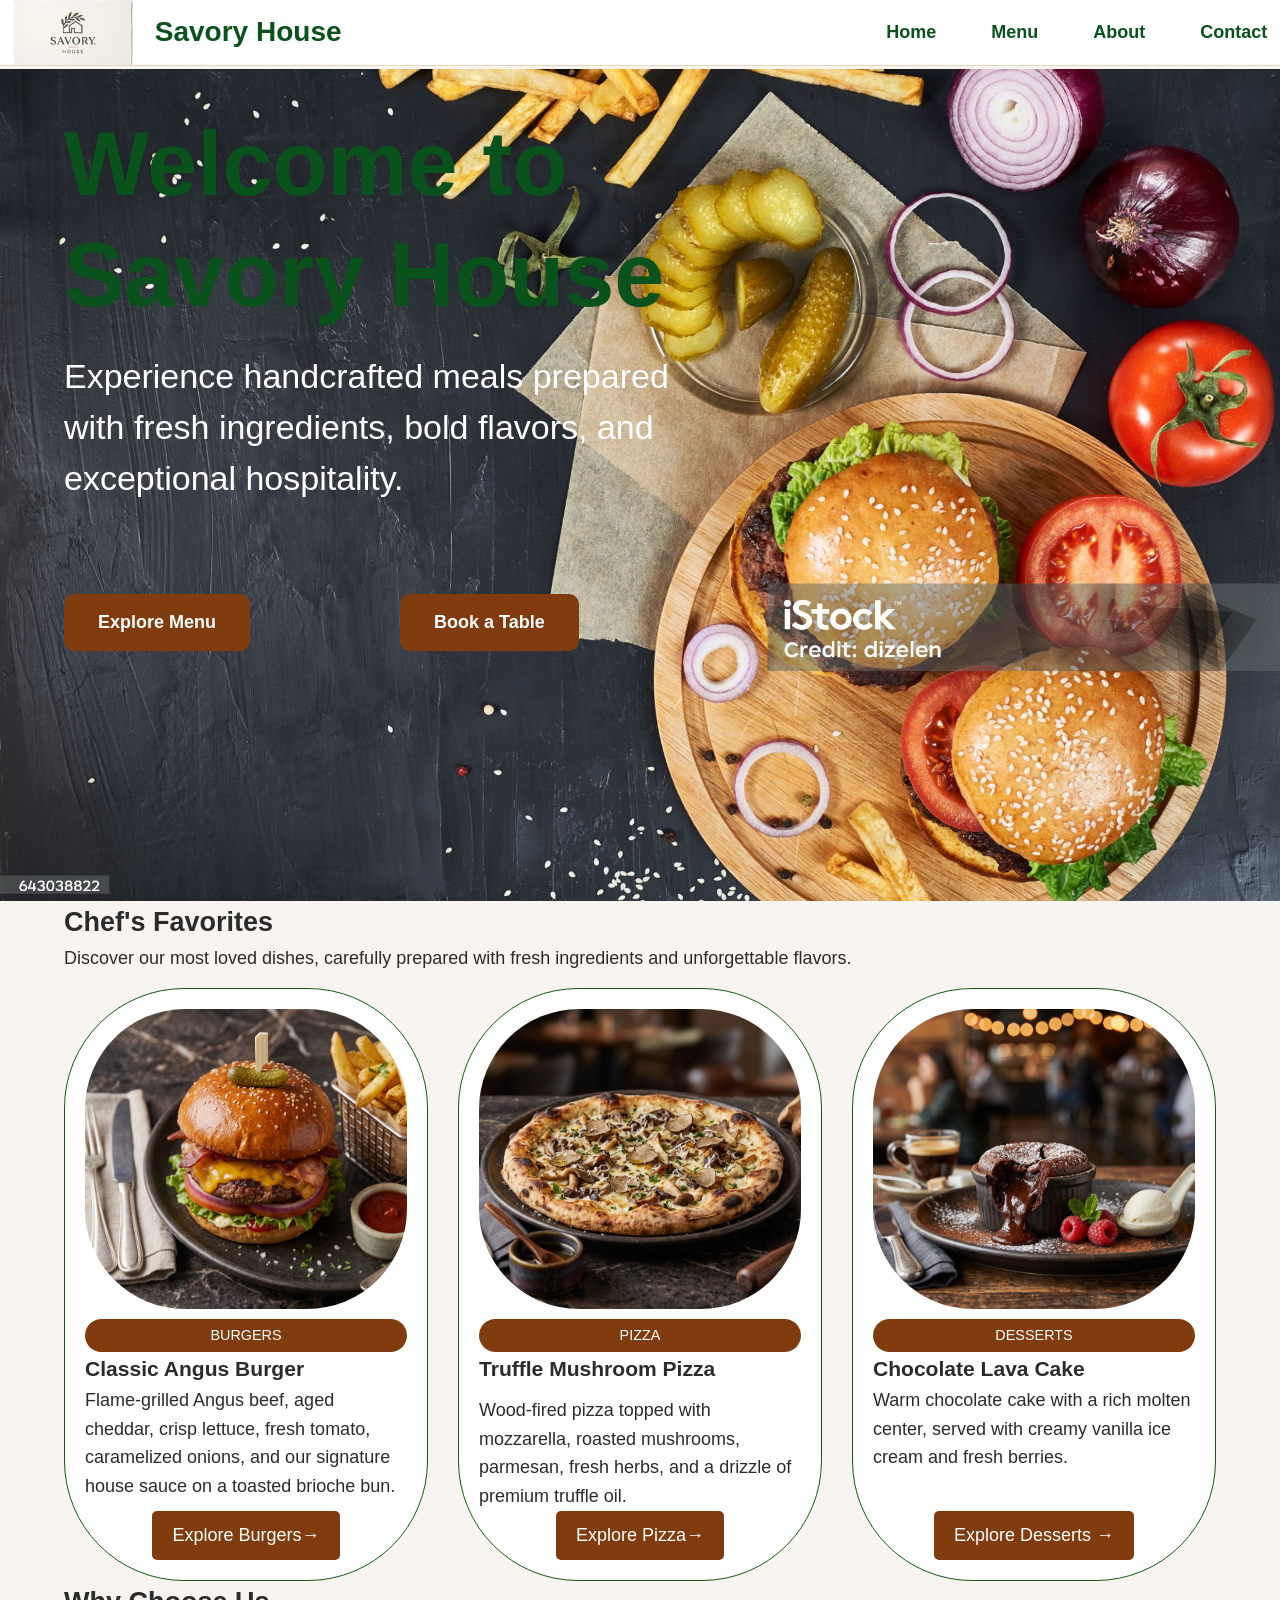
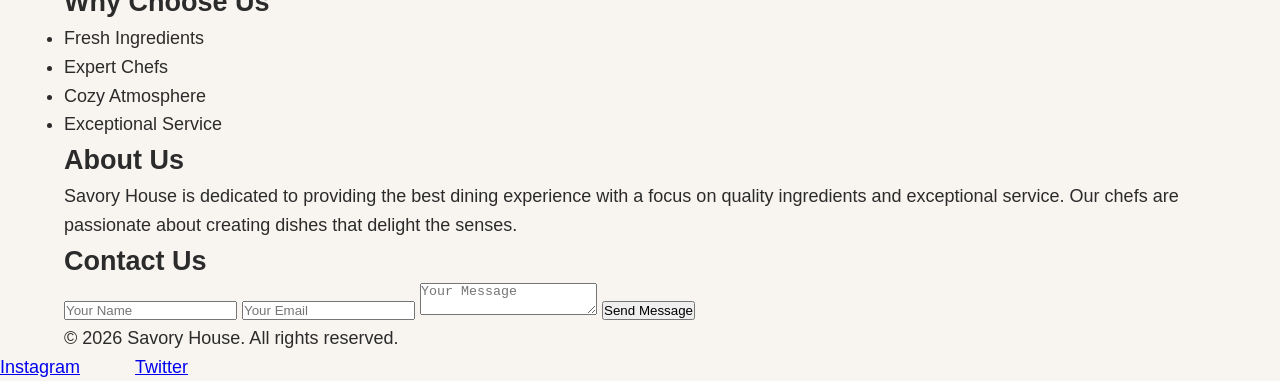
==== index.html @ 00906aa9 "updated the chefs fav section" ====
<!DOCTYPE html>
<html lang="en">

<head>
    <meta charset="UTF-8">
    <meta name="viewport" content="width=device-width, initial-scale=1.0">
    <title>Savory House</title>

    <link rel="stylesheet" href="css/style.css">
</head>

<body>

    <header>
        <div class="container">

            <div class="logo">
                <img class="logo-img" src="images/logo/logo.png" alt="Savory House Logo">
                <h1>Savory House</h1>
            </div>

            <nav>
                <ul>
                    <li><a href="#home">Home</a></li>
                    <li><a href="pages/menu.html">Menu</a></li>
                    <li><a href="#about-us">About</a></li>
                    <li><a href="#contact-us">Contact</a></li>
                </ul>
            </nav>

        </div>
    </header>

    <section id="home" class="hero">
        <div class="container">

            <div class="hero-content">

                <h2>Welcome to Savory House</h2>

                <p>
                    Experience handcrafted meals prepared with fresh ingredients,
                    bold flavors, and exceptional hospitality.
                </p>

                <div class="hero-buttons">
                    <a href="pages/menu.html" class="btn btn-primary">Explore Menu</a>
                    <a href="pages/contact.html" class="btn btn-primary">Book a Table</a>
                </div>

            </div>

        </div>
    </section>

    <section id="featured-meals">
        <div class="container">

            <h2>Chef's Favorites</h2>
            <p class="section-description">
                 Discover our most loved dishes, carefully prepared with fresh ingredients and unforgettable flavors.
            </p>
            <div class="meal-cards">

                <div class="meal-card">
                    <img src="images/Chef's Favorites/Classic Angus Burger.png" alt="Meal 1">

                    <span class="category">BURGERS</span>

                    <h3>Classic Angus Burger</h3>

                    <p>Flame-grilled Angus beef, aged cheddar, crisp lettuce, fresh tomato, caramelized onions, and our signature house sauce on a toasted brioche bun.</p>

                    <a href="pages/burgers.html" class="card-btn">
                        Explore Burgers→
                    </a>
                </div>

                <div class="meal-card">
                      <div class="meal-info">
                          <img src="images/Chef's Favorites/Truffle Mushroom Pizza.png" alt="Meal 2">
                
                         <span class="category">PIZZA</span>

                         <h3>Truffle Mushroom Pizza</h3>

                          <p>Wood-fired pizza topped with mozzarella, roasted mushrooms, parmesan, fresh herbs, and a drizzle of premium truffle oil.</p>

                          <a href="pages/pizza.html" class="card-btn ">
                        Explore Pizza→
                          </a>
                </div>
                         </div>
                <div class="meal-card">
                    <img src="images/Chef's Favorites/Chocolate Lava Cake.png" alt="Meal 3">

                    <span class="category">DESSERTS</span>

                    <h3>Chocolate Lava Cake</h3>

                    <p>Warm chocolate cake with a rich molten center, served with creamy vanilla ice cream and fresh berries.</p>

                    <a href="pages/desserts.html" class="card-btn">
                        Explore Desserts →
                    </a>
                </div>

            </div>

        </div>
    </section>

    <section id="why-choose-us">
        <div class="container">

            <h2>Why Choose Us</h2>

            <ul>
                <li>Fresh Ingredients</li>
                <li>Expert Chefs</li>
                <li>Cozy Atmosphere</li>
                <li>Exceptional Service</li>
            </ul>

        </div>
    </section>

    <section id="about-us">
        <div class="container">

            <h2>About Us</h2>

            <p>
                Savory House is dedicated to providing the best dining experience
                with a focus on quality ingredients and exceptional service.
                Our chefs are passionate about creating dishes that delight the senses.
            </p>

        </div>
    </section>

    <section id="contact-us">
        <div class="container">

            <h2>Contact Us</h2>

            <form action="#" method="post">

                <input type="text" name="name" placeholder="Your Name" required>

                <input type="email" name="email" placeholder="Your Email" required>

                <textarea name="message" placeholder="Your Message" required></textarea>

                <button type="submit">Send Message</button>

            </form>

        </div>
    </section>

    <footer>

        <div class="container">
            <p>&copy; 2026 Savory House. All rights reserved.</p>
        </div>

        <nav>
            <ul>
                <li><a href="#">Instagram</a></li>
                <li><a href="#">Twitter</a></li>
            </ul>
        </nav>

    </footer>

    <script src="js\app.js"></script>

</body>

</html>
---- css/style.css ----
* {
    margin: 0;
    padding: 0;
    box-sizing: border-box;
}
:root {
    --background: #F8F5F0;
    --primary: #09521c;
    --accent: #803c0f;
    --secondary: #E6D5B8;
    --text: #2B2B2B;
    --white: #FFFFFF;
    --green: #155a12;
}
html{
    font-size: 18px;
    scroll-behavior: smooth;
}
body {
    font-family: Arial, sans-serif;
    background-color: var(--background);
    color: var(--text);
    line-height: 1.6;
}
.container {
    width: 90%;
    max-width: 1600px;
    
    margin: 0 auto;
}
header .container {
    width: 98%;
    max-width: 1700px;

    display: flex;
    justify-content: space-between;
    align-items: center;

    margin: 0 auto;
}
.logo {
    display: flex;
    align-items: center;
    gap: 12px;
}
.logo-img{
    width: 120px;
    height: auto;
    margin-right: 10px;
}
.logo h1 {
    color: var(--primary);
    font-size: 28px;
     margin: 10px 0 10px 0;
}

header {
    background-color: var(--white);
    border-bottom: 1px solid var(--secondary);
}
header nav {
    display: flex;
    justify-content: space-between;
    align-items: center;
    
}
nav ul {
    list-style: none;
    display: flex;
    gap: 55px;
}
header nav a {
    color: var(--primary);
    text-decoration: none;
  
    font-weight: bold;
    transition: 0.3s ease;
    
}
.hero {
    min-height: 92.4vh;
    display: flex;
    align-items: flex-start;
    margin-top: 3px;
}


.hero h2 {
    font-size: 90px;

    color: var(--primary);

    margin-bottom: 0px;

   text-align: left;
   line-height: 1.23;

}
.hero p {
    font-size: 34px;
    color: var(--white); 
    margin-bottom: 20px;
    text-align: left;
    margin-top: 0px;
    line-height: 1.5;

    

}

.hero-content  {
   display: flex;
   flex-direction: column;
   align-items: flex-start;
   gap: 20px;
   margin-top: 40px;
   
   width: 650px; 

}
section.hero  {
   background-image: url("../images/hero/heroBackGround.jpg");
    background-size: cover;
    background-position: center;
    background-repeat: no-repeat;

}

.hero-buttons {
    display: flex;
    gap: 150px;
    margin-top: 50px;
    
}

.btn {
    display: inline-block;

    font-size: 1rem;

    padding: 14px 34px;

    border-radius: 10px;

    
    font-weight: 600;

    text-decoration: none;

    transition: 0.3s ease;

    cursor: pointer;
}
.btn-primary {
    background-color: var(--accent);
    color: var(--white);
}
.category {
     display: flex ;
     
     justify-content: center;
    background: var(--accent);
    color: white;
    padding: 5px 12px;
    border-radius: 20px;
    font-size: 0.8rem;
    margin-top: 10px;
}
.card-btn{
    background-color: var(--accent);
    color: var(--white);
    padding: 10px 20px;
    border-radius: 5px;
    font-size: 1rem;
    text-decoration: none;
    transition: 0.3s ease;
     display: block;

    width: fit-content;

   margin-top: auto;
    align-self: center;
    
}

.meal-cards {
    display: flex;
    justify-content: space-between;
    gap: 30px;
    margin-top: 15px;
}
.meal-card {
    background-color: var(--white);
    border: 1px solid var(--green);
    border-radius: 120px;
     display: flex;
    flex-direction: column;
    width: 100%;
    padding: 20px;

    
}
.meal-card img {
    width: 100%;
    height: 300px;

    object-fit: cover;

    display: block;
    border-radius: 100px;
}
.meal-info{
    display: flex;
    flex-direction: column;

    flex: 1;
}


.meal-info h3{
    margin-top: 0px;
    margin-bottom: 10px;
}
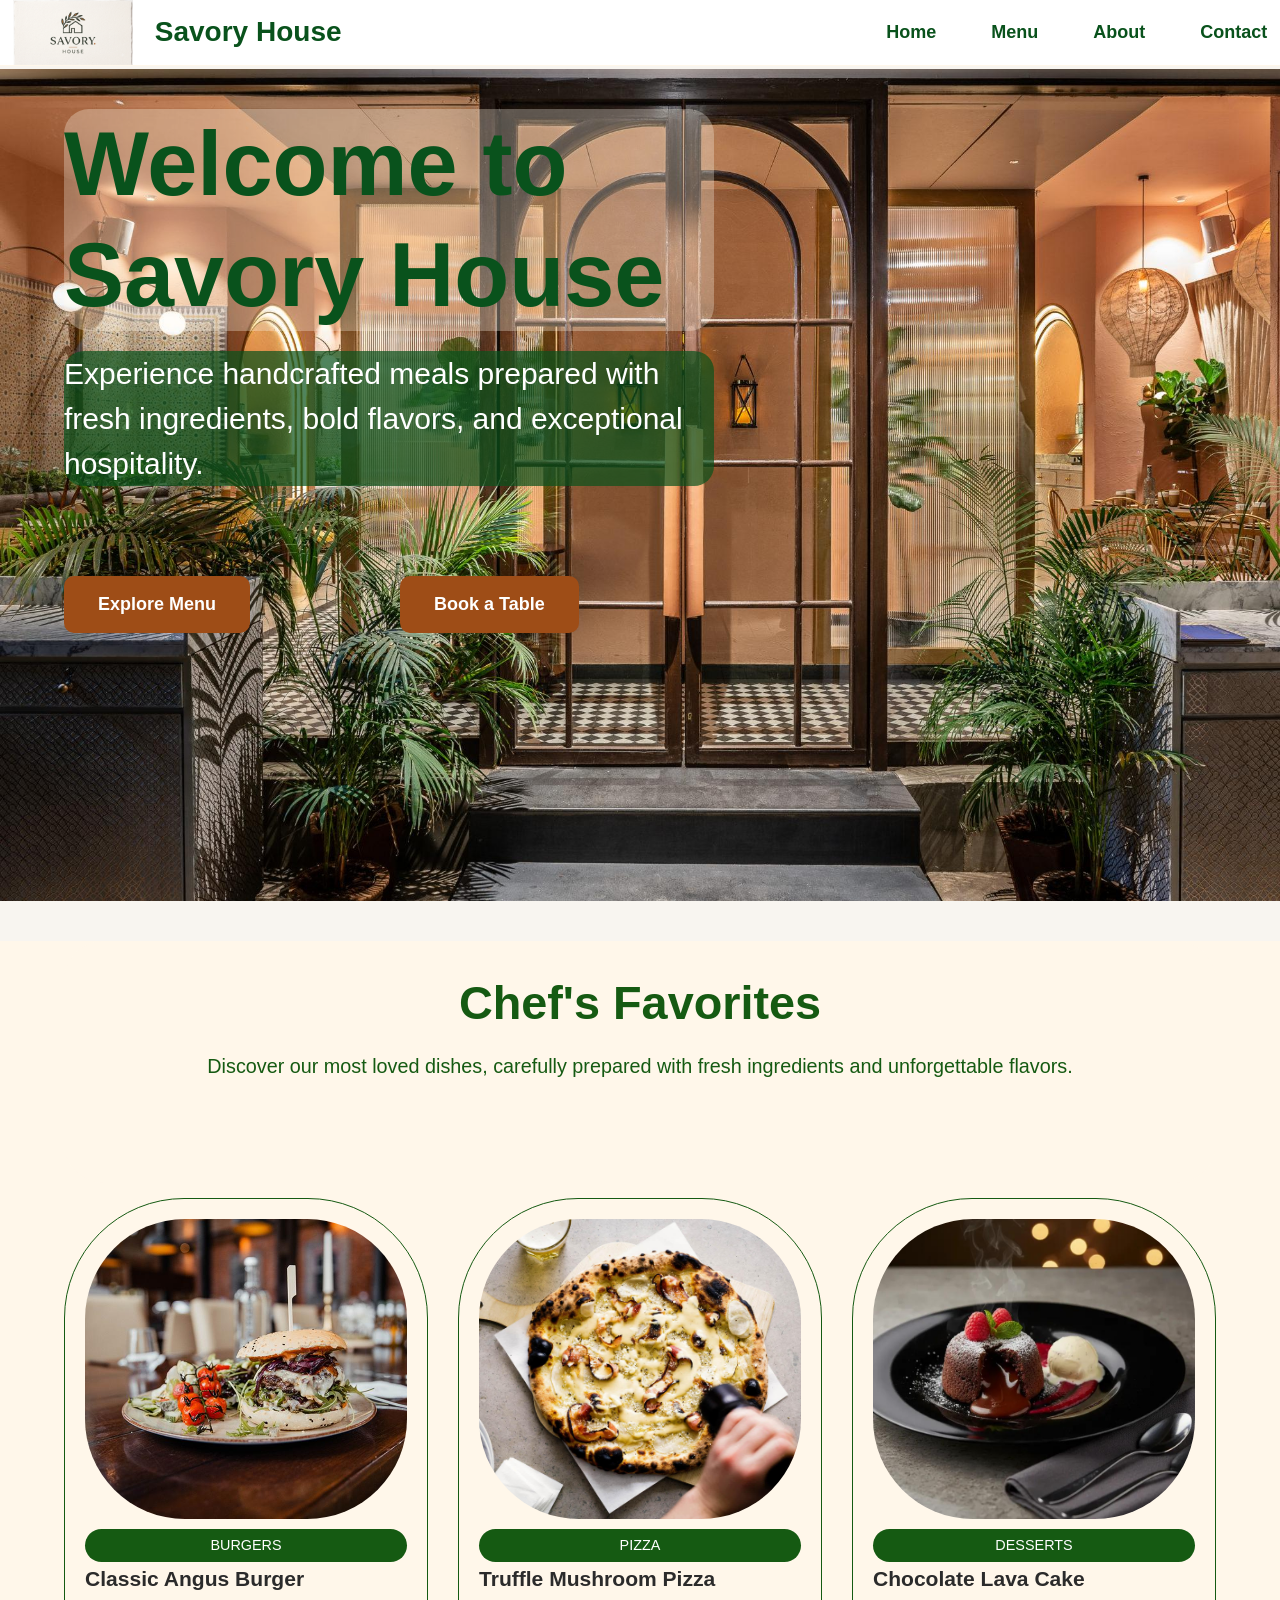
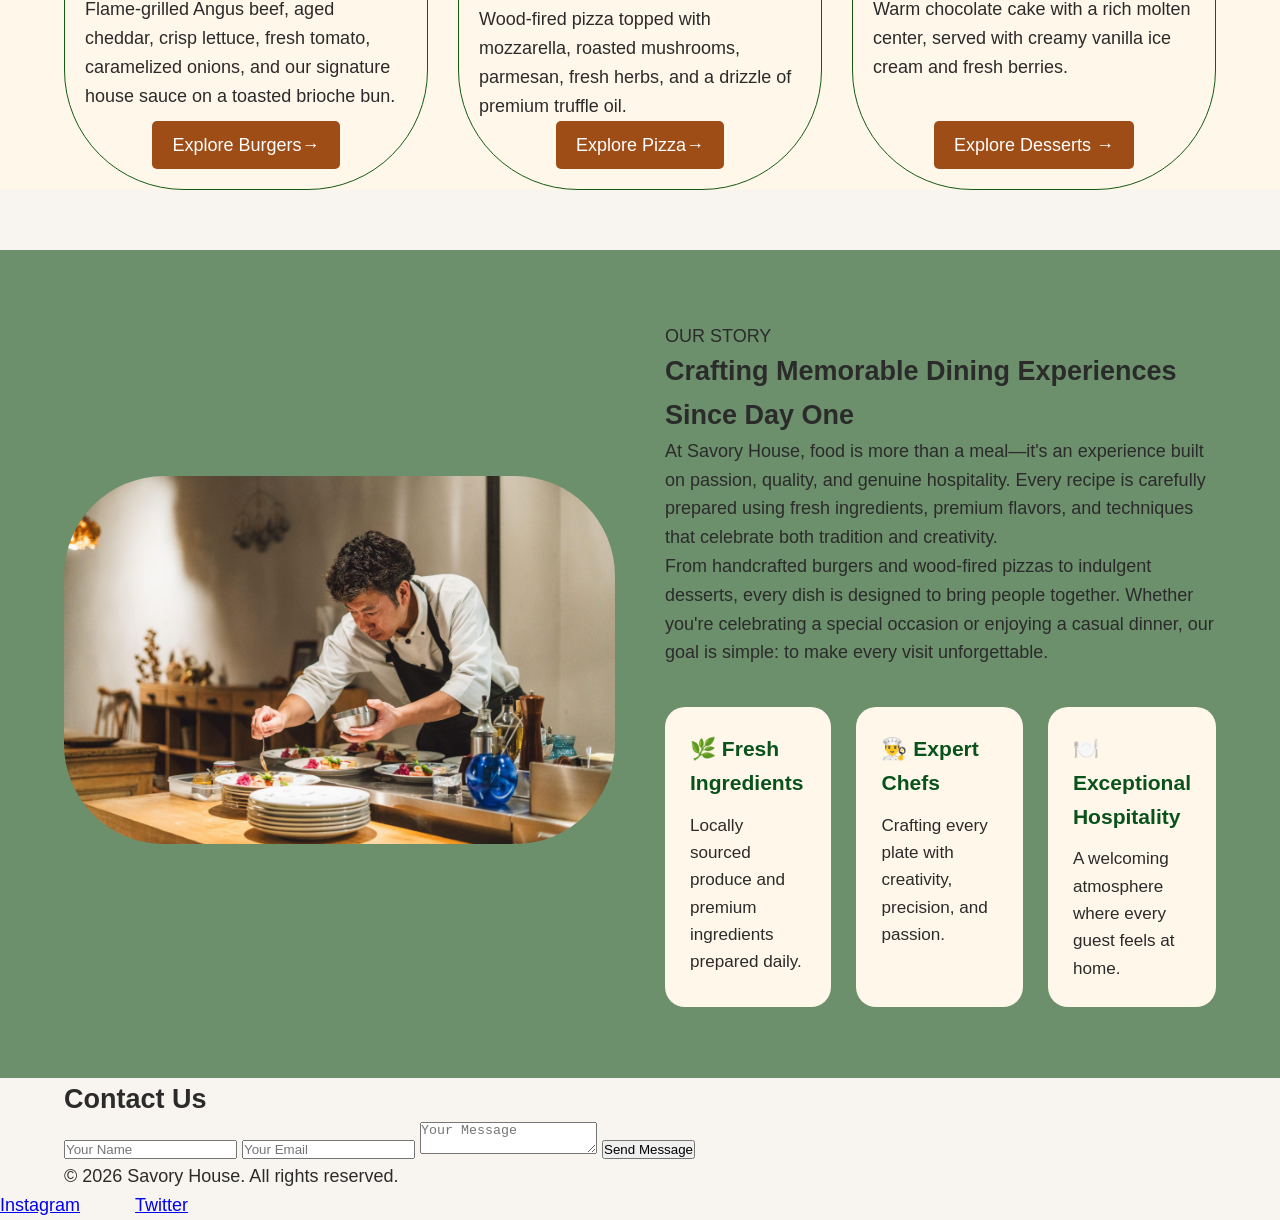
==== commit fcee7a2d: "updated the about us and chefs fav and hero sections" ====
--- a/index.html
+++ b/index.html
@@ -55,15 +55,19 @@
 
     <section id="featured-meals">
         <div class="container">
+                <div class="section-header">
+                  
+                
+                    <h2>Chef's Favorites</h2>
+                    <p class="section-description Chefs-Favorites">
+                    Discover our most loved dishes, carefully prepared with fresh ingredients and unforgettable flavors.
+                    </p>
 
-            <h2>Chef's Favorites</h2>
-            <p class="section-description">
-                 Discover our most loved dishes, carefully prepared with fresh ingredients and unforgettable flavors.
-            </p>
+                </div>
             <div class="meal-cards">
 
                 <div class="meal-card">
-                    <img src="images/Chef's Favorites/Classic Angus Burger.png" alt="Meal 1">
+                    <img src="images/Chef's Favorites/Classic Angus Burger.jpg" alt="Meal 1">
 
                     <span class="category">BURGERS</span>
 
@@ -78,7 +82,7 @@
 
                 <div class="meal-card">
                       <div class="meal-info">
-                          <img src="images/Chef's Favorites/Truffle Mushroom Pizza.png" alt="Meal 2">
+                          <img src="images/Chef's Favorites/Truffle Mushroom Pizza.jpg" alt="Meal 2">
                 
                          <span class="category">PIZZA</span>
 
@@ -92,7 +96,7 @@
                 </div>
                          </div>
                 <div class="meal-card">
-                    <img src="images/Chef's Favorites/Chocolate Lava Cake.png" alt="Meal 3">
+                    <img src="images/Chef's Favorites/Chocolate Lava Cake.jpg" alt="Meal 3">
 
                     <span class="category">DESSERTS</span>
 
@@ -110,34 +114,41 @@
         </div>
     </section>
 
-    <section id="why-choose-us">
-        <div class="container">
 
-            <h2>Why Choose Us</h2>
-
-            <ul>
-                <li>Fresh Ingredients</li>
-                <li>Expert Chefs</li>
-                <li>Cozy Atmosphere</li>
-                <li>Exceptional Service</li>
-            </ul>
-
-        </div>
-    </section>
 
     <section id="about-us">
-        <div class="container">
 
-            <h2>About Us</h2>
+    <div class="container about-container">
+         <div class="about-image">
+            <img src="images/about us/pic3.jpg" alt="Restaurant">
+        </div>
+        
+        <div class="about-content">
+             <span class="section-tag">OUR STORY</span> 
+             <h2>Crafting Memorable Dining Experiences Since Day One</h2>
+              <p> At Savory House, food is more than a meal—it's an experience built on passion, quality, and genuine hospitality. Every recipe is carefully prepared using fresh ingredients, premium flavors, and techniques that celebrate both tradition and creativity. </p> <p> From handcrafted burgers and wood-fired pizzas to indulgent desserts, every dish is designed to bring people together. Whether you're celebrating a special occasion or enjoying a casual dinner, our goal is simple: to make every visit unforgettable. 
 
-            <p>
-                Savory House is dedicated to providing the best dining experience
-                with a focus on quality ingredients and exceptional service.
-                Our chefs are passionate about creating dishes that delight the senses.
-            </p>
+              </p>
+            <div   class="about-features"> 
+                <div class="feature">
+                 <h3>🌿 Fresh Ingredients</h3>
+                  <p>Locally sourced produce and premium ingredients prepared daily.</p>
+                 </div>
+                 <div class="feature">
+                     <h3>👨‍🍳 Expert Chefs</h3> 
+                     <p>Crafting every plate with creativity, precision, and passion.</p> 
+                 </div> 
+                 <div class="feature"> 
+                    <h3>🍽️ Exceptional Hospitality</h3> 
+                    <p>A welcoming atmosphere where every guest feels at home.</p>
+                 </div> 
+                
+        
+            </div>
+        </div>
+    </div>
 
-        </div>
-    </section>
+</section>
 
     <section id="contact-us">
         <div class="container">
--- a/css/style.css
+++ b/css/style.css
@@ -6,8 +6,8 @@
 :root {
     --background: #F8F5F0;
     --primary: #09521c;
-    --accent: #803c0f;
-    --secondary: #E6D5B8;
+    --accent: #9e4d17;
+    --secondary: #fff7ea;
     --text: #2B2B2B;
     --white: #FFFFFF;
     --green: #155a12;
@@ -15,6 +15,7 @@
 html{
     font-size: 18px;
     scroll-behavior: smooth;
+    scroll-padding-top: 100px;
 }
 body {
     font-family: Arial, sans-serif;
@@ -87,8 +88,11 @@
 
 .hero h2 {
     font-size: 90px;
-
     color: var(--primary);
+   background-color: rgba(255, 247, 234, 0.3);
+    border-radius: 25px;
+
+  
 
     margin-bottom: 0px;
 
@@ -97,14 +101,14 @@
 
 }
 .hero p {
-    font-size: 34px;
+    font-size: 30px;
     color: var(--white); 
     margin-bottom: 20px;
     text-align: left;
     margin-top: 0px;
     line-height: 1.5;
-
-    
+   background-color: rgba(9, 82, 28, 0.7);
+border-radius: 20px;
 
 }
 
@@ -119,7 +123,7 @@
 
 }
 section.hero  {
-   background-image: url("../images/hero/heroBackGround.jpg");
+   background-image: url("../images/hero/hero.jpg");
     background-size: cover;
     background-position: center;
     background-repeat: no-repeat;
@@ -155,11 +159,16 @@
     background-color: var(--accent);
     color: var(--white);
 }
+
+#featured-meals{
+    background-color: var(--secondary);
+}
+
 .category {
-     display: flex ;
+     display: inline-flex; ;
      
      justify-content: center;
-    background: var(--accent);
+    background: var(--green);
     color: white;
     padding: 5px 12px;
     border-radius: 20px;
@@ -174,7 +183,7 @@
     font-size: 1rem;
     text-decoration: none;
     transition: 0.3s ease;
-     display: block;
+     display: inline-block;
 
     width: fit-content;
 
@@ -186,11 +195,12 @@
 .meal-cards {
     display: flex;
     justify-content: space-between;
+    flex-direction: row;
     gap: 30px;
     margin-top: 15px;
 }
 .meal-card {
-    background-color: var(--white);
+    background-color: var(--secondary);
     border: 1px solid var(--green);
     border-radius: 120px;
      display: flex;
@@ -221,3 +231,86 @@
     margin-top: 0px;
     margin-bottom: 10px;
 }
+
+
+.section-header {
+
+background-color: var(--secondary);
+    color: var(--green);
+    padding: 25px;
+    margin-top: 40px;
+    font-size: 1.2rem;
+    text-align: center;
+    border-radius: 40px;
+    padding-bottom: 100px;
+}
+.section-header h2 {
+    font-size: 2.6rem;
+    margin-bottom: 10px;
+}
+.section-header p {
+    font-size: 1.1rem;
+    margin-bottom: 0px;
+}
+#about-us {
+    min-height: 92vh;
+    background-color: #6c8f6c;
+    display: flex;
+    align-items: center;
+    margin-top: 60px;
+    
+     
+    
+}
+.about-container{
+    display: flex;
+    justify-content: space-between;
+    gap: 50px;
+    align-items: center;
+
+    
+
+    
+}
+ 
+   
+.about-image{
+    flex: 1;
+}
+
+.about-content{
+    flex: 1;
+}
+.about-image img{
+    width: 100%;
+    height: auto;
+
+    object-fit: cover;
+
+    border-radius: 100px;
+}
+.about-features{
+    display: flex;
+    gap: 25px;
+    margin-top: 40px;
+}
+
+.feature{
+    flex: 1;
+
+    background-color: var(--secondary);
+
+    padding: 25px;
+
+    border-radius: 20px;
+}
+
+.feature h3{
+    margin-bottom: 12px;
+    color: var(--primary);
+}
+
+.feature p{
+    font-size: .95rem;
+    line-height: 1.6;
+}
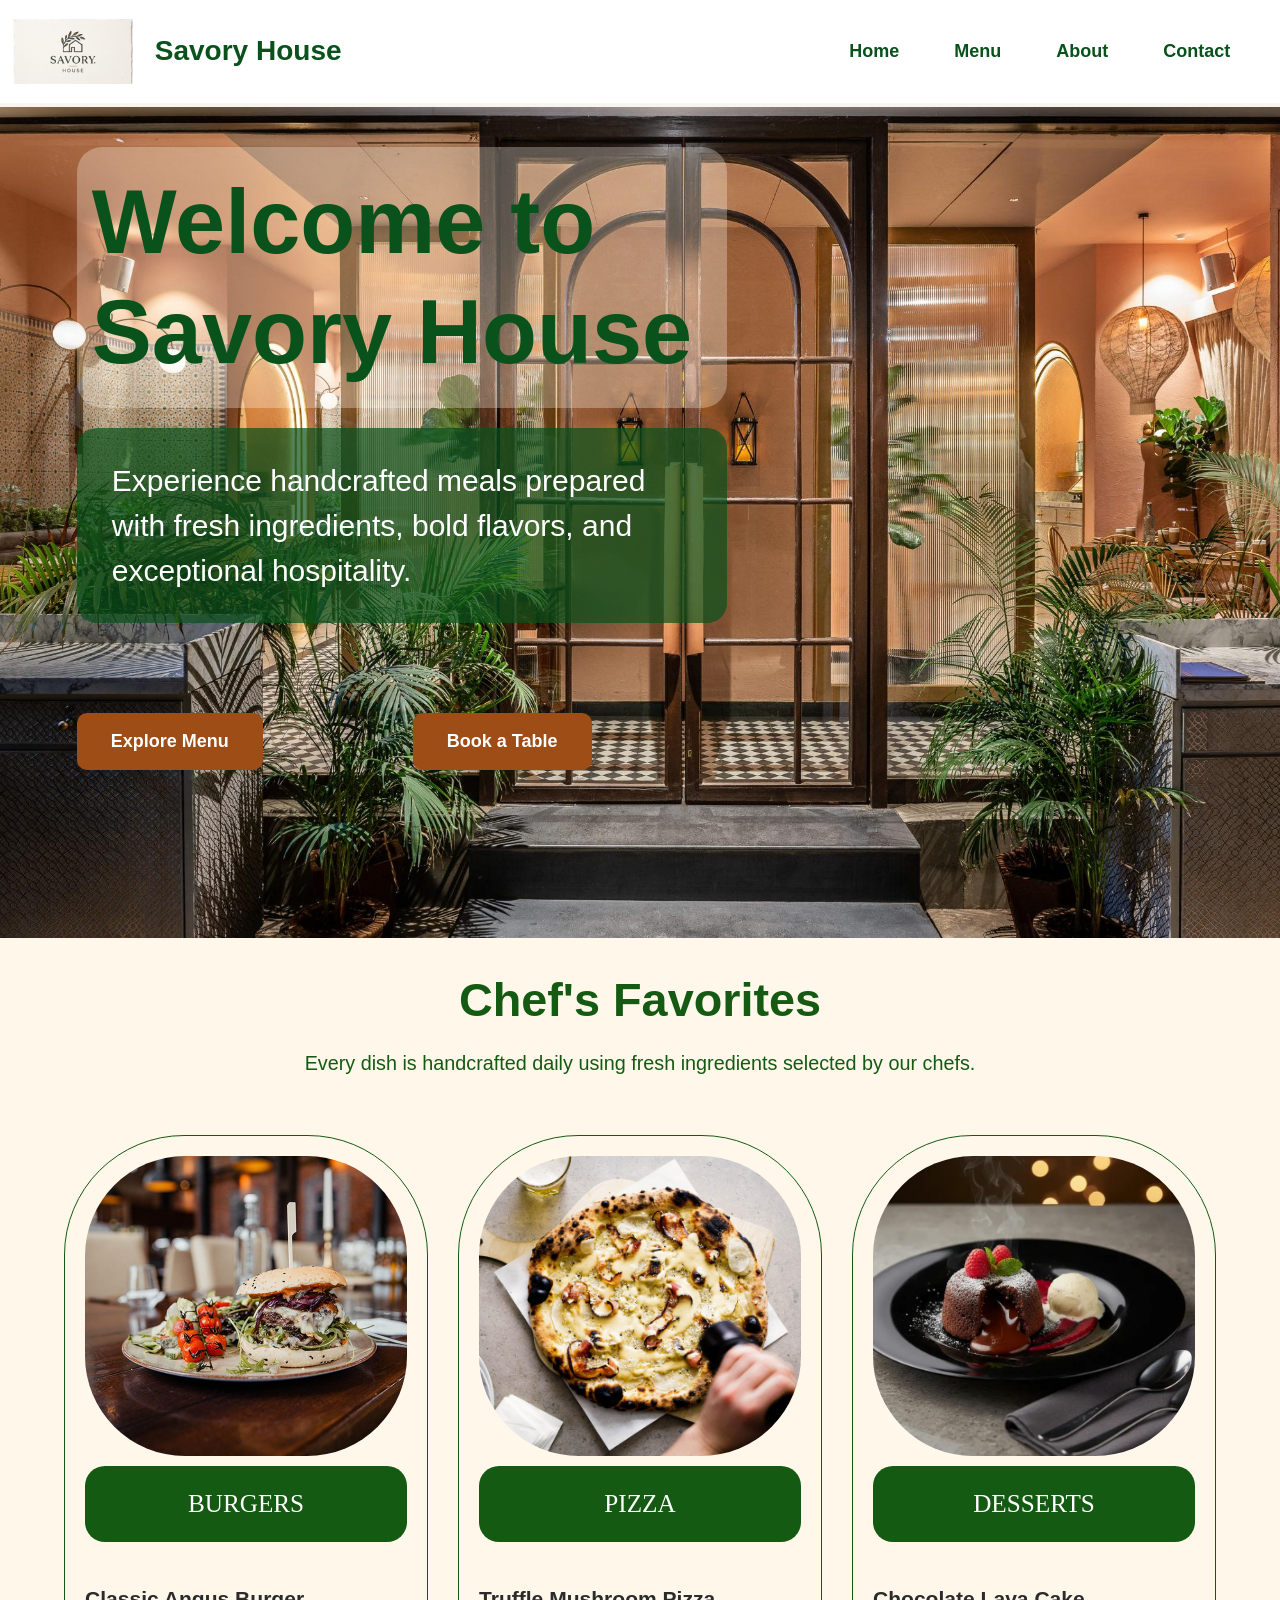
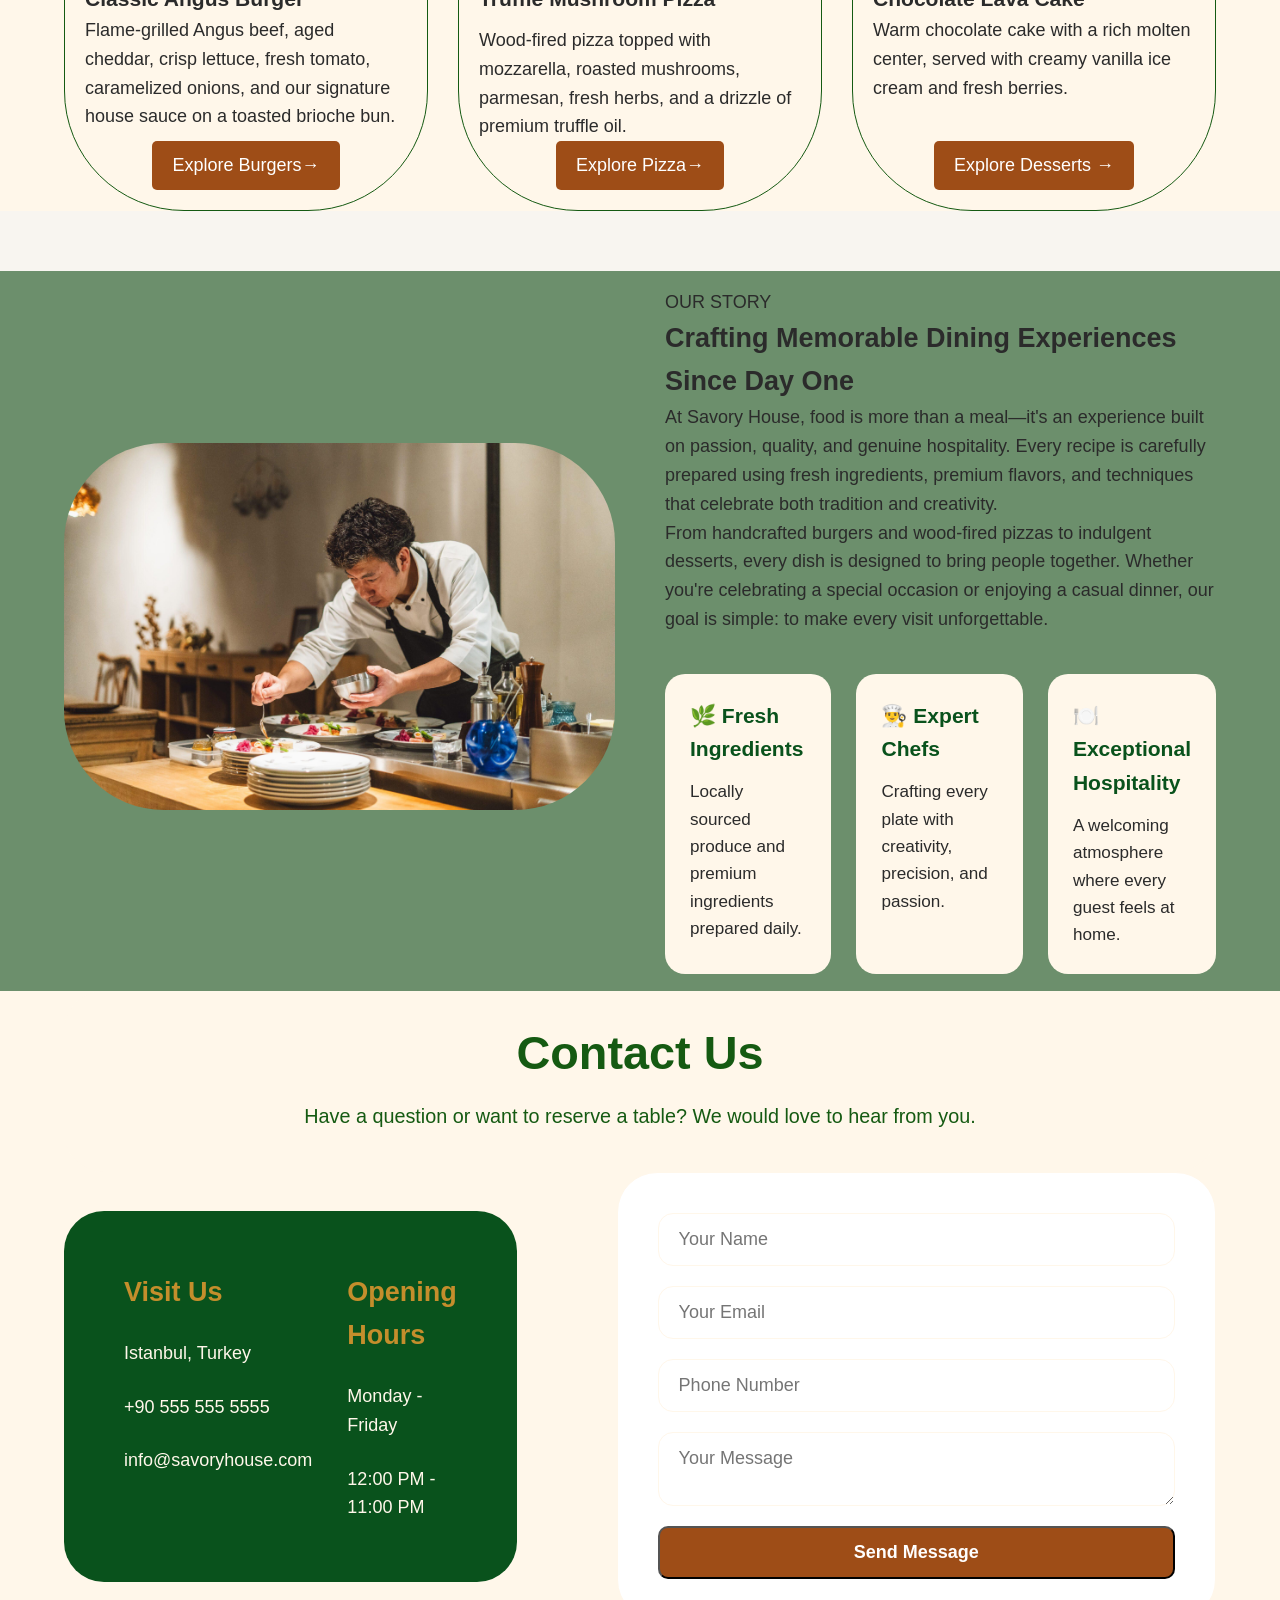
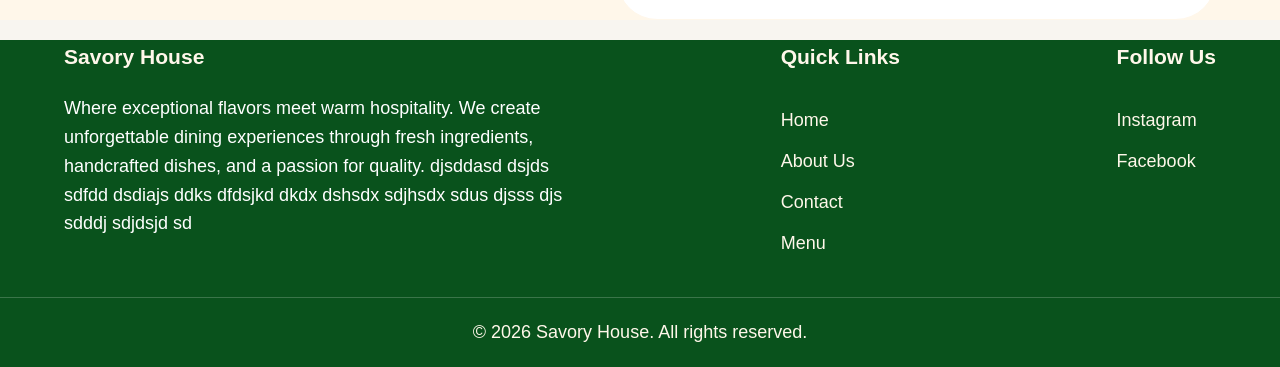
==== commit c6af6c14: "menu updated" ====
--- a/index.html
+++ b/index.html
@@ -60,7 +60,7 @@
                 
                     <h2>Chef's Favorites</h2>
                     <p class="section-description Chefs-Favorites">
-                    Discover our most loved dishes, carefully prepared with fresh ingredients and unforgettable flavors.
+Every dish is handcrafted daily using fresh ingredients selected by our chefs.
                     </p>
 
                 </div>
@@ -150,43 +150,115 @@
 
 </section>
 
-    <section id="contact-us">
-        <div class="container">
-
+<section id="contact-us">
+
+    <div class="container">
+
+        <div class="section-header">
             <h2>Contact Us</h2>
-
-            <form action="#" method="post">
-
-                <input type="text" name="name" placeholder="Your Name" required>
-
-                <input type="email" name="email" placeholder="Your Email" required>
-
-                <textarea name="message" placeholder="Your Message" required></textarea>
-
-                <button type="submit">Send Message</button>
+            <p>Have a question or want to reserve a table? We would love to hear from you.</p>
+        </div>
+
+        <div class="contact-container">
+
+            <div class="contact-info">
+                <div class="visit-us"> 
+                    <h3>Visit Us</h3>
+
+                <p>Istanbul, Turkey</p>
+                <p>+90 555 555 5555</p>
+                <p>info@savoryhouse.com</p>
+                </div>
+                
+
+                <div class="footer-hours">
+
+                    <h3>Opening Hours</h3>
+                     <p>Monday - Friday</p>
+                     <p>12:00 PM - 11:00 PM</p>
+                </div>
+                    
+
+            </div>
+
+
+            <form class="contact-form">
+
+                <input type="text" placeholder="Your Name" required>
+
+                <input type="email" placeholder="Your Email">
+
+                <input type="text" placeholder="Phone Number">
+
+                <textarea placeholder="Your Message"></textarea>
+
+                <button class="btn btn-primary">
+                    Send Message
+                </button>
 
             </form>
 
         </div>
-    </section>
+
+    </div>
+
+</section>
+
+
+
+    
 
     <footer>
 
-        <div class="container">
-            <p>&copy; 2026 Savory House. All rights reserved.</p>
-        </div>
-
-        <nav>
-            <ul>
-                <li><a href="#">Instagram</a></li>
-                <li><a href="#">Twitter</a></li>
-            </ul>
-        </nav>
-
-    </footer>
+    <div class="container footer-container">
+
+        <div class="footer-brand">
+            <h3>Savory House</h3>
+            <p>
+                Where exceptional flavors meet warm hospitality.
+                  We create unforgettable dining experiences through
+                 fresh ingredients, handcrafted dishes, and a passion
+                 for quality. djsddasd dsjds sdfdd dsdiajs ddks dfdsjkd dkdx 
+                 dshsdx sdjhsdx sdus djsss djs sdddj sdjdsjd sd
+            </p>
+        </div>
+
+
+    <div class="footer-links">
+    <h3>Quick Links</h3>
+
+    <a href="#home">Home</a>
+    <a href="#about-us">About Us</a>
+    <a href="#contact-us">Contact</a>
+    <a href="pages/menu.html">Menu</a>
+
+</div>
+
+
+      <div class="footer-social">
+    <h3>Follow Us</h3>
+
+    <a href="#">Instagram</a>
+    <a href="#">Facebook</a>
+
+</div>
+
+    </div>
+    
+
+
+    <div class="footer-bottom">
+    <p>
+        © 2026 Savory House. All rights reserved.
+    </p>
+</div>
+
+</footer>
 
     <script src="js\app.js"></script>
 
+
+
 </body>
 
 </html>
--- a/css/style.css
+++ b/css/style.css
@@ -56,6 +56,9 @@
 }
 
 header {
+     position: sticky;
+    top: 0;
+    z-index: 1000;
     background-color: var(--white);
     border-bottom: 1px solid var(--secondary);
 }
@@ -63,6 +66,7 @@
     display: flex;
     justify-content: space-between;
     align-items: center;
+    padding: 37px;
     
 }
 nav ul {
@@ -91,7 +95,7 @@
     color: var(--primary);
    background-color: rgba(255, 247, 234, 0.3);
     border-radius: 25px;
-
+padding: 20px 15px;
   
 
     margin-bottom: 0px;
@@ -109,6 +113,7 @@
     line-height: 1.5;
    background-color: rgba(9, 82, 28, 0.7);
 border-radius: 20px;
+padding: 30px 35px;
 
 }
 
@@ -119,8 +124,14 @@
    gap: 20px;
    margin-top: 40px;
    
-   width: 650px; 
-
+   max-width: 650px;
+
+}
+.hero .container{
+   
+    width: 95%;
+    max-width: none;
+    margin-left: 6%;
 }
 section.hero  {
    background-image: url("../images/hero/hero.jpg");
@@ -141,18 +152,11 @@
     display: inline-block;
 
     font-size: 1rem;
-
     padding: 14px 34px;
-
     border-radius: 10px;
-
-    
     font-weight: 600;
-
     text-decoration: none;
-
     transition: 0.3s ease;
-
     cursor: pointer;
 }
 .btn-primary {
@@ -238,11 +242,11 @@
 background-color: var(--secondary);
     color: var(--green);
     padding: 25px;
-    margin-top: 40px;
+    margin-top: 0px;
     font-size: 1.2rem;
     text-align: center;
     border-radius: 40px;
-    padding-bottom: 100px;
+    padding-bottom: 40px;
 }
 .section-header h2 {
     font-size: 2.6rem;
@@ -253,7 +257,7 @@
     margin-bottom: 0px;
 }
 #about-us {
-    min-height: 92vh;
+    min-height: 80vh;
     background-color: #6c8f6c;
     display: flex;
     align-items: center;
@@ -267,13 +271,8 @@
     justify-content: space-between;
     gap: 50px;
     align-items: center;
-
-    
-
-    
 }
  
-   
 .about-image{
     flex: 1;
 }
@@ -297,11 +296,8 @@
 
 .feature{
     flex: 1;
-
     background-color: var(--secondary);
-
     padding: 25px;
-
     border-radius: 20px;
 }
 
@@ -313,4 +309,291 @@
 .feature p{
     font-size: .95rem;
     line-height: 1.6;
-}+}
+
+.contact-container {
+    display: flex;
+    justify-content: space-between;
+    align-items: center;
+    gap: 55px;
+
+    
+}
+#contact-us{
+    background-color: var(--secondary);
+
+}
+.contact-info {
+    display: flex;
+    align-items: flex-start;
+    justify-content: space-between;
+    gap: 35px;
+    background-color: var(--primary);
+    padding: 60px;
+    border-radius: 40px;
+    flex: 0.35;
+}
+
+.contact-info p  {
+    color: var(--secondary);
+    margin-top: 25px;
+}
+.contact-info h3 {
+    font-size: 1.5rem;
+     margin-bottom: 10px;
+    margin-top: 0;
+    color: rgb(196, 142, 44);
+}
+
+.contact-form {
+    flex: 0.6;
+    display: flex;
+    flex-direction: column;
+    gap: 20px;
+    background-color: var(--white);
+    padding: 40px;
+    border-radius: 40px;
+    border: 1px solid var(--secondary);
+}
+.contact-form input,
+.contact-form textarea {
+
+    width: 100%;
+    padding: 15px 20px;
+    border-radius: 15px;
+    border: 1px solid var(--secondary);
+    font-size: 1rem;
+    font-family: inherit;
+}
+
+footer {
+    background-color: var(--primary);
+    color: var(--white);
+   margin-top: 20px;
+}
+.footer-container {
+    display: flex;
+    justify-content: space-between;
+    gap: 60px;
+
+}
+.footer-container h3 {
+    margin-bottom: 20px;
+    color: var(--secondary);
+}
+
+.footer-links a {
+    color: var(--secondary);
+    text-decoration: none;
+
+}
+.footer-links,
+.footer-social {
+    display: flex;
+    flex-direction: column;
+    gap: 12px;
+}
+.footer-links a,
+.footer-social a {
+    color: var(--secondary);
+    text-decoration: none;
+    transition: 0.3s ease;
+}
+.footer-bottom {
+
+    text-align: center;
+
+    margin-top: 40px;
+
+    padding: 20px 0;
+
+    border-top: 1px solid rgba(255,255,255,0.2);
+
+    color: var(--secondary);
+}
+.footer-brand {
+    max-width: 500px;
+}
+
+
+                      /*     menu css       */    
+/*^^^^^^^^^^^^^^^^^^^^^^^^^^^^^^^^^^^^^^^^^^^^^^^^^^^^^^^^^^^^^^^^^^^^^^^^^^^*/
+
+.menu-hero .container {
+    max-width: 1200px;
+    margin: 0 auto;
+    text-align: center;
+
+}
+
+.menu-hero .container h2 {
+   
+    color: var(--primary);
+    font-size: 3rem;
+    font-family: initial;
+    margin-top: 3.5rem;
+
+}
+.menu-hero .container p {
+   color: var(--primary);
+  font-family: system-ui, -apple-system, BlinkMacSystemFont, 'Segoe UI', Roboto, Oxygen, Ubuntu, Cantarell, 'Open Sans', 'Helvetica Neue', sans-serif;
+    font-size: 2rem;
+}
+.menu-categories .category-card{
+display: flex ;
+align-items: center;
+margin-top: 5rem;
+gap: 60px;
+
+}
+
+
+.category-image img{
+    width: 100%;
+    max-height: 500px;
+    object-fit: cover;
+    border-radius: 40px;
+    display:block; 
+    
+}
+.category-image{
+    flex: 1.5;
+}
+.category-card{
+    margin-top: 10px;
+    
+}
+
+.category{
+   padding: 1rem;
+   font-family: 'Times New Roman', Times, serif; 
+   font-size: 1.4rem;
+   margin-bottom: 40px;
+}
+
+.category-content h2{
+     font-family: 'Times New Roman', Times, serif;
+    font-size: 2.3rem;
+}
+.category-content p{
+    font-size: 1.3rem;
+    color: var(--text);
+
+    line-height: 1.8;
+
+    margin-bottom: 30px;
+
+    max-width: 550px;
+}
+.category-content .btn{
+  width: fit-content;
+}
+
+.menu-header{
+background-color: rgba(255, 247, 234, 0.5);
+    color: var(--green);
+    padding: 25px;
+    margin-top: 0px;
+    font-size: 1.2rem;
+    text-align: center;
+    border-radius: 40px;
+    padding-bottom: 40px;
+}
+
+                  /*     menu css   end    */    
+/*^^^^^^^^^^^^^^^^^^^^^^^^^^^^^^^^^^^^^^^^^^^^^^^^^^^^^^^^^^^^^^^^^^^^^^^^^^^*/
+
+
+
+
+
+
+                  /*     Burger menu css   start   */    
+/*^^^^^^^^^^^^^^^^^^^^^^^^^^^^^^^^^^^^^^^^^^^^^^^^^^^^^^^^^^^^^^^^^^^^^^^^^^^*/
+#iteam-menu .container{
+    max-width: 1700px;
+    margin: 0 auto;
+
+}
+.iteam-header h2{
+font-family: 'Times New Roman', Times, serif;
+    font-size: 2.3rem;
+    color: var(--primary);
+    padding: 25px;
+    margin-top: 0px;
+    font-size: 1.2rem;
+    text-align: center;
+    padding-bottom: 40px;
+    font-size: 2.8rem;
+
+}
+.iteam-header p{
+    font-size: 1.3rem;
+    color: var(--text);
+
+    line-height: 2.3;
+
+    margin-bottom: 30px;
+
+}
+.menu-elements{
+    display: grid;
+    grid-template-columns: repeat(3, 1fr);
+    gap: 100px;
+   
+}
+.iteam-content{
+    padding: 25px;
+}
+.iteam-card{
+ 
+   height: 100%;
+    
+}
+
+.iteam-content h3{
+    font-size: 2rem;
+    margin-bottom: 15px;
+    color: var(--primary);
+}
+.iteam-description{
+    line-height: 1.8;
+    margin-bottom: 20px;
+    font-family: 'Lucida Sans', 'Lucida Sans Regular', 'Lucida Grande', 'Lucida Sans Unicode', Geneva, Verdana, sans-serif;
+    font-size: large;
+}
+.iteam-allergens{
+    font-size: .95rem;
+    color: #777;
+    margin-bottom: 25px;
+}
+.iteam-nutrition{
+    display: grid;
+    grid-template-columns: repeat(4,1fr);
+    gap: 15px;
+}
+.iteam-nutrition-item span{
+    display:block;
+    font-size:1.3rem;
+    font-weight:bold;
+}
+.iteam-price{
+    margin-top:25px;
+    font-size:1.5rem;
+    font-weight:bold;
+    color:var(--primary);
+}
+
+.iteam-image img{
+    width: 100%;
+    height: 450px;
+
+    object-fit:cover;
+
+    display: block;
+    border-radius: 30px;
+}
+
+
+                  /*     Burger menu css  End   */    
+/*^^^^^^^^^^^^^^^^^^^^^^^^^^^^^^^^^^^^^^^^^^^^^^^^^^^^^^^^^^^^^^^^^^^^^^^^^^^*/
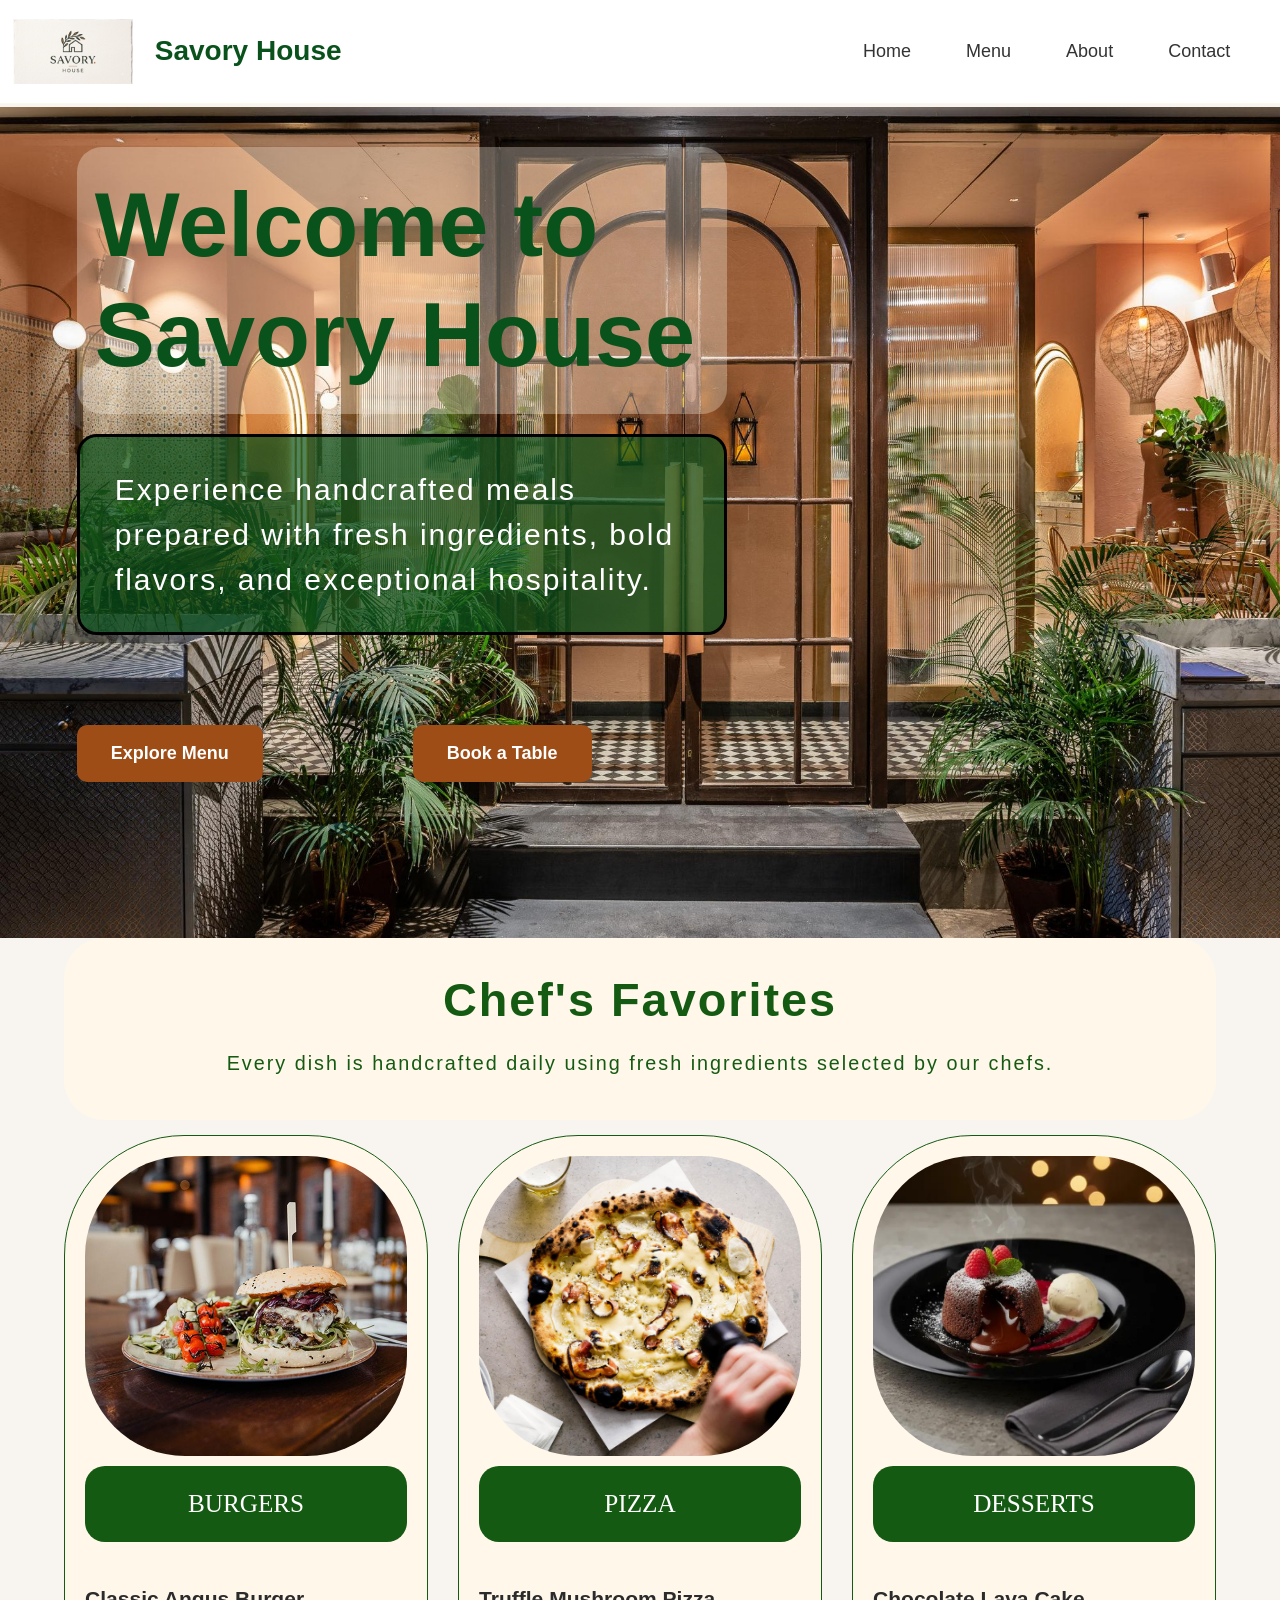
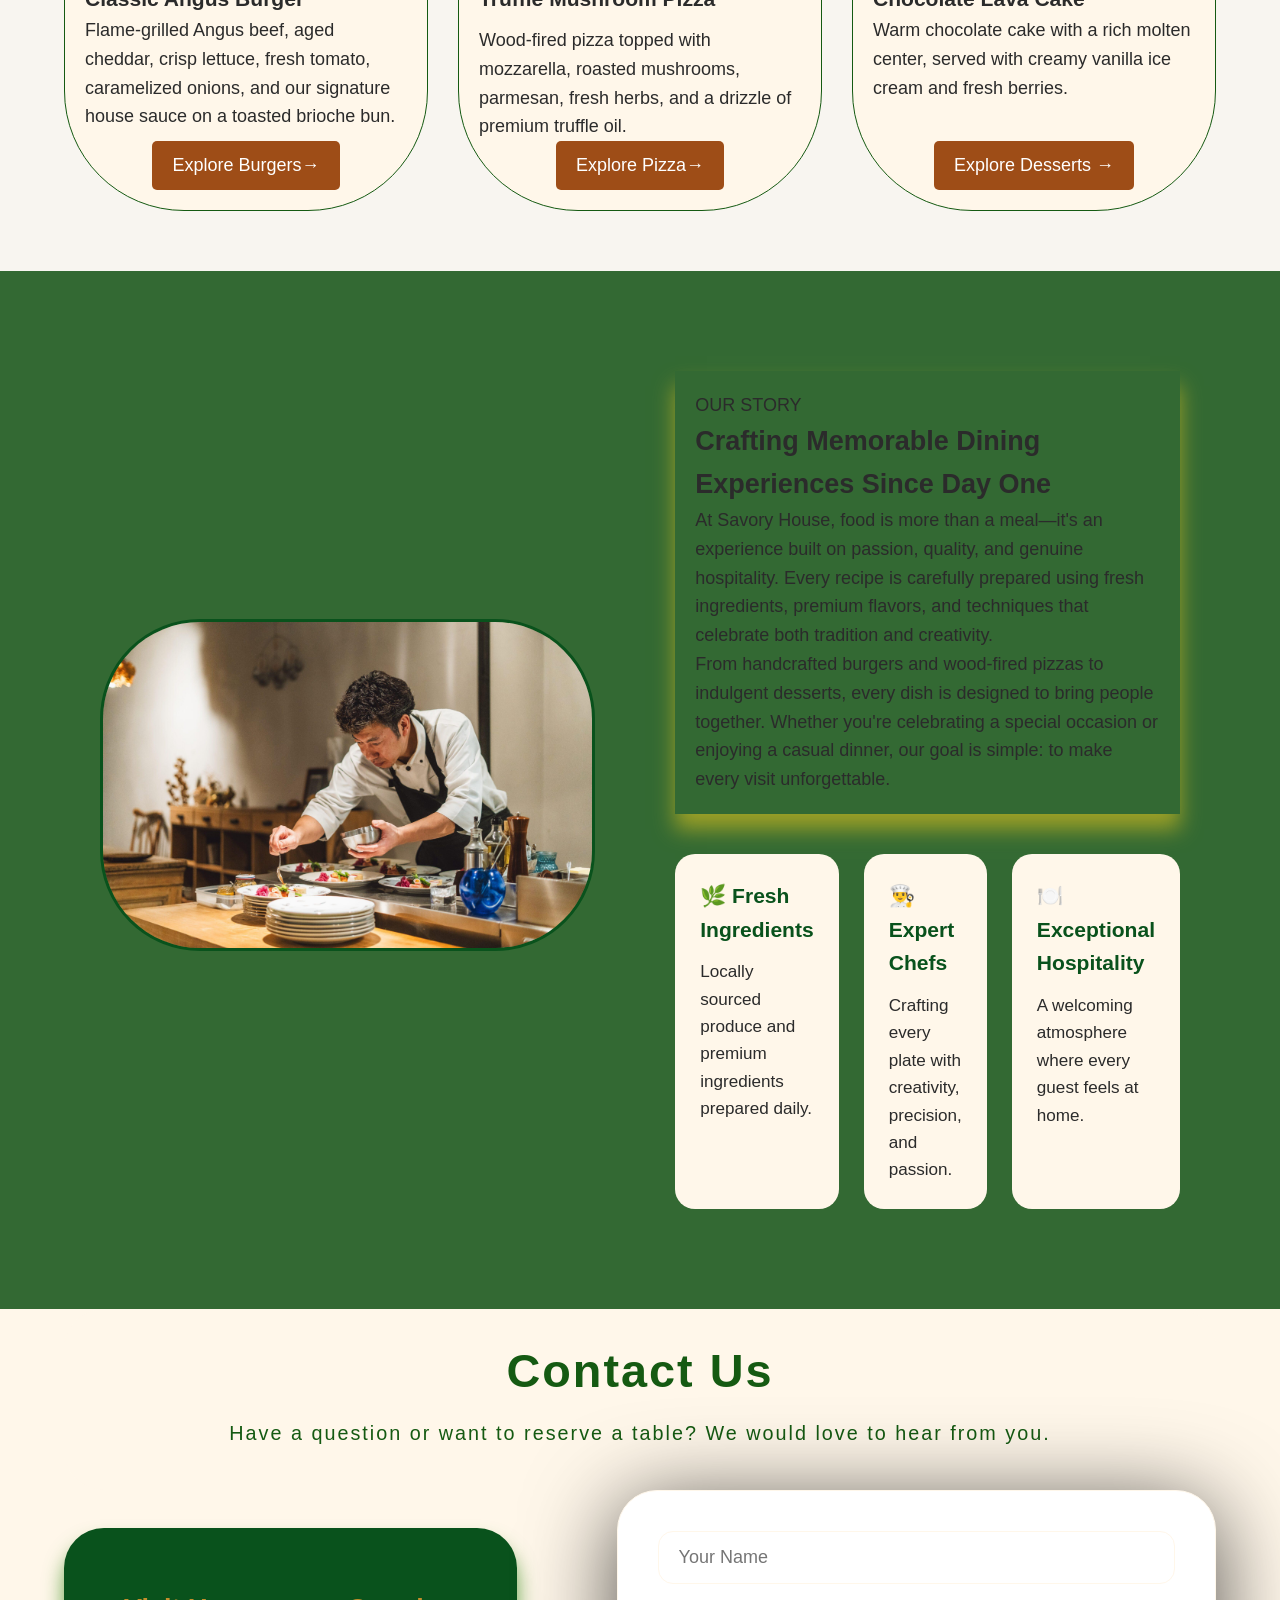
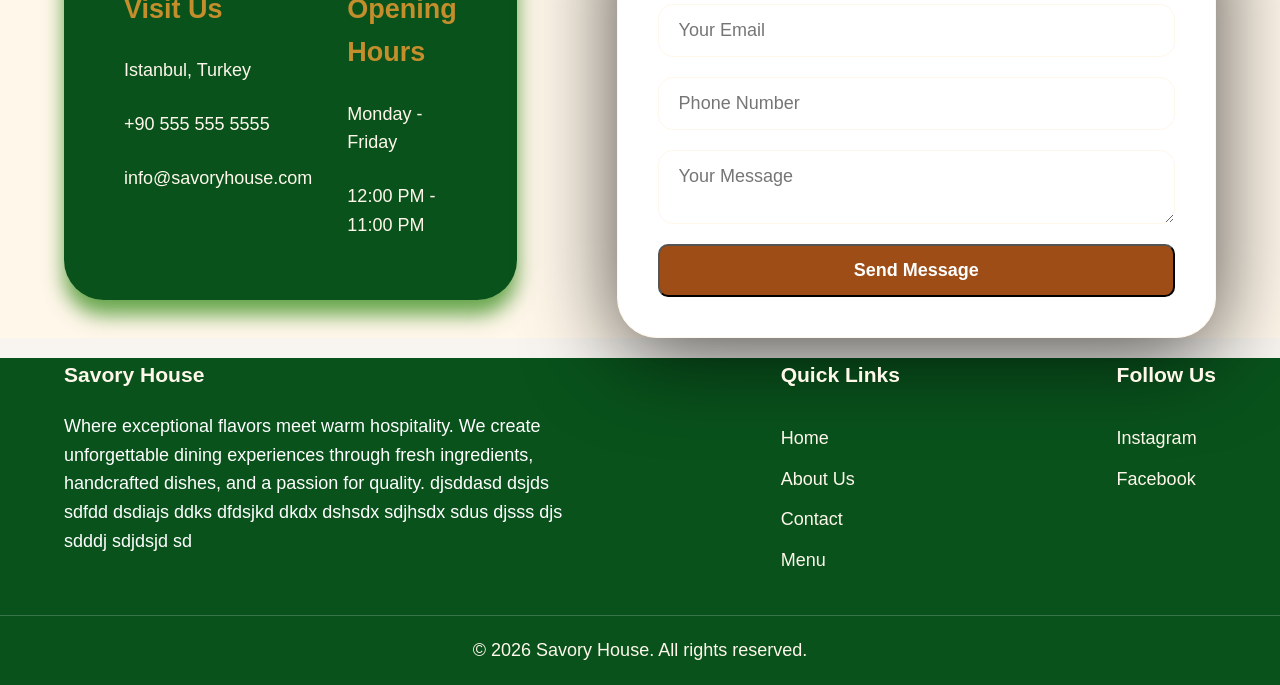
==== commit 256dec5c: "day 22" ====
--- a/index.html
+++ b/index.html
@@ -13,12 +13,12 @@
 
     <header>
         <div class="container">
-
+                <a href="index.html" class="logo-link">
             <div class="logo">
                 <img class="logo-img" src="images/logo/logo.png" alt="Savory House Logo">
                 <h1>Savory House</h1>
             </div>
-
+            </a>
             <nav>
                 <ul>
                     <li><a href="#home">Home</a></li>
@@ -53,14 +53,15 @@
         </div>
     </section>
 
-    <section id="featured-meals">
+    <section id="Chef's Favorites">
         <div class="container">
                 <div class="section-header">
                   
                 
                     <h2>Chef's Favorites</h2>
                     <p class="section-description Chefs-Favorites">
-Every dish is handcrafted daily using fresh ingredients selected by our chefs.
+                        Every dish is handcrafted daily using fresh
+                         ingredients selected by our chefs.
                     </p>
 
                 </div>
@@ -118,17 +119,21 @@
 
     <section id="about-us">
 
-    <div class="container about-container">
+    <div class=" about-container">
          <div class="about-image">
             <img src="images/about us/pic3.jpg" alt="Restaurant">
         </div>
         
         <div class="about-content">
-             <span class="section-tag">OUR STORY</span> 
+            <div class="about-content-story">
+                  <span class="section-tag">OUR STORY</span> 
              <h2>Crafting Memorable Dining Experiences Since Day One</h2>
               <p> At Savory House, food is more than a meal—it's an experience built on passion, quality, and genuine hospitality. Every recipe is carefully prepared using fresh ingredients, premium flavors, and techniques that celebrate both tradition and creativity. </p> <p> From handcrafted burgers and wood-fired pizzas to indulgent desserts, every dish is designed to bring people together. Whether you're celebrating a special occasion or enjoying a casual dinner, our goal is simple: to make every visit unforgettable. 
 
               </p>
+
+            </div>
+           
             <div   class="about-features"> 
                 <div class="feature">
                  <h3>🌿 Fresh Ingredients</h3>
--- a/css/style.css
+++ b/css/style.css
@@ -23,6 +23,11 @@
     color: var(--text);
     line-height: 1.6;
 }
+.logo-link {
+    text-decoration: none;
+    
+    display: inline-block;
+}
 .container {
     width: 90%;
     max-width: 1600px;
@@ -53,6 +58,8 @@
     color: var(--primary);
     font-size: 28px;
      margin: 10px 0 10px 0;
+      position: relative;
+      transition: 3s ease;
 }
 
 header {
@@ -74,13 +81,12 @@
     display: flex;
     gap: 55px;
 }
-header nav a {
-    color: var(--primary);
+header nav ul li a {
+    position: relative;
     text-decoration: none;
-  
-    font-weight: bold;
-    transition: 0.3s ease;
-    
+    color: #333; 
+    font-weight: 500;
+    transition: color 0.3s ease;
 }
 .hero {
     min-height: 92.4vh;
@@ -95,14 +101,17 @@
     color: var(--primary);
    background-color: rgba(255, 247, 234, 0.3);
     border-radius: 25px;
-padding: 20px 15px;
+    padding: 20px 15px;
   
 
     margin-bottom: 0px;
 
-   text-align: left;
-   line-height: 1.23;
-
+    text-align: left;
+    line-height: 1.23;
+     border: 1px solid rgb(116, 80, 80);
+     transition: 0.3s;
+      border: 3px solid transparent;
+      
 }
 .hero p {
     font-size: 30px;
@@ -111,9 +120,12 @@
     text-align: left;
     margin-top: 0px;
     line-height: 1.5;
-   background-color: rgba(9, 82, 28, 0.7);
-border-radius: 20px;
-padding: 30px 35px;
+    background-color: rgba(9, 82, 28, 0.7);
+    border-radius: 20px;
+    padding: 30px 35px;
+   border: 3px solid black;
+   transition: 0.3s ease;
+   letter-spacing: 2px;
 
 }
 
@@ -212,6 +224,8 @@
     width: 100%;
     padding: 20px;
 
+  transition: transform 0.3s ease;
+   transition: box-shadow 0.3s ease;
     
 }
 .meal-card img {
@@ -247,6 +261,8 @@
     text-align: center;
     border-radius: 40px;
     padding-bottom: 40px;
+    transition: color 0.3s ease;
+    letter-spacing: 2px;
 }
 .section-header h2 {
     font-size: 2.6rem;
@@ -256,37 +272,39 @@
     font-size: 1.1rem;
     margin-bottom: 0px;
 }
+
+
+
+
+
 #about-us {
     min-height: 80vh;
-    background-color: #6c8f6c;
-    display: flex;
+    background-color: #336933;
+    display: flex;
+    justify-content: space-between;
+    margin-top: 60px;
+    
+     
+    
+}
+.about-container{
+    display: flex;
+    justify-content: space-between;
+    gap: 80px;
     align-items: center;
-    margin-top: 60px;
-    
-     
-    
-}
-.about-container{
-    display: flex;
-    justify-content: space-between;
-    gap: 50px;
-    align-items: center;
+    padding: 100px;
 }
  
-.about-image{
-    flex: 1;
-}
-
-.about-content{
-    flex: 1;
-}
+
 .about-image img{
     width: 100%;
-    height: auto;
+    height: 100%;
 
     object-fit: cover;
 
     border-radius: 100px;
+      border: 3px solid var(--primary);
+      transition: border-color 0.3 ease , transform 0.3s ease;
 }
 .about-features{
     display: flex;
@@ -310,6 +328,11 @@
     font-size: .95rem;
     line-height: 1.6;
 }
+
+
+
+
+
 
 .contact-container {
     display: flex;
@@ -332,6 +355,7 @@
     padding: 60px;
     border-radius: 40px;
     flex: 0.35;
+    transition: 0.3s ease;
 }
 
 .contact-info p  {
@@ -416,7 +440,7 @@
 }
 
 
-                      /*     menu css       */    
+                      /*     main menu css       */    
 /*^^^^^^^^^^^^^^^^^^^^^^^^^^^^^^^^^^^^^^^^^^^^^^^^^^^^^^^^^^^^^^^^^^^^^^^^^^^*/
 
 .menu-hero .container {
@@ -461,6 +485,7 @@
 }
 .category-card{
     margin-top: 10px;
+    
     
 }
 
@@ -508,14 +533,14 @@
 
 
 
-                  /*     Burger menu css   start   */    
+                  /*     Burger,pizza,dessert menu css   start   */    
 /*^^^^^^^^^^^^^^^^^^^^^^^^^^^^^^^^^^^^^^^^^^^^^^^^^^^^^^^^^^^^^^^^^^^^^^^^^^^*/
-#iteam-menu .container{
+#item-menu .container{
     max-width: 1700px;
     margin: 0 auto;
 
 }
-.iteam-header h2{
+.item-header h2{
 font-family: 'Times New Roman', Times, serif;
     font-size: 2.3rem;
     color: var(--primary);
@@ -527,7 +552,7 @@
     font-size: 2.8rem;
 
 }
-.iteam-header p{
+.item-header p{
     font-size: 1.3rem;
     color: var(--text);
 
@@ -542,49 +567,52 @@
     gap: 100px;
    
 }
-.iteam-content{
+.item-content{
     padding: 25px;
 }
-.iteam-card{
- 
+.item-card{
+    display: flex;
+    flex-direction: column;
    height: 100%;
-    
-}
-
-.iteam-content h3{
+  
+    
+}
+
+.item-content h3{
     font-size: 2rem;
     margin-bottom: 15px;
     color: var(--primary);
-}
-.iteam-description{
+    
+}
+.item-description{
     line-height: 1.8;
     margin-bottom: 20px;
     font-family: 'Lucida Sans', 'Lucida Sans Regular', 'Lucida Grande', 'Lucida Sans Unicode', Geneva, Verdana, sans-serif;
     font-size: large;
 }
-.iteam-allergens{
+.item-allergens{
     font-size: .95rem;
     color: #777;
     margin-bottom: 25px;
 }
-.iteam-nutrition{
+.item-nutrition{
     display: grid;
-    grid-template-columns: repeat(4,1fr);
+    grid-template-columns: repeat(2 ,1fr 2fr );
     gap: 15px;
 }
-.iteam-nutrition-item span{
+.item-nutrition-item span{
     display:block;
     font-size:1.3rem;
     font-weight:bold;
 }
-.iteam-price{
+.item-price{
     margin-top:25px;
     font-size:1.5rem;
     font-weight:bold;
     color:var(--primary);
 }
 
-.iteam-image img{
+.item-image img{
     width: 100%;
     height: 450px;
 
@@ -595,5 +623,170 @@
 }
 
 
-                  /*     Burger menu css  End   */    
+                  /*     Burger,pizza,dessert menu css  End   */    
+/*^^^^^^^^^^^^^^^^^^^^^^^^^^^^^^^^^^^^^^^^^^^^^^^^^^^^^^^^^^^^^^^^^^^^^^^^^^^*/
+
+
+
+
+/*     hover effect   */    
+/*^^^^^^^^^^^^^^^^^^^^^^^^^^^^^^^^^^^^^^^^^^^^^^^^^^^^^^^^^^^^^^^^^^^^^^^^^^^*/
+
+/* Navigation Link Base Style */
+/* Navigation Link Base Style */
+
+
+
+/* The Animated Underline Element */
+header nav ul li a::after {
+    content: '';
+    position: absolute;
+    width: 0;
+    height: 2px;
+    bottom: -4px;
+    left: 0;
+    background-color: #556b55; /* Your brand primary/accent green */
+    transition: width 0.3s ease;
+}
+
+
+/* Hover State */
+header nav ul li a:hover {
+    color: #556b55;
+}
+
+header nav ul li a:hover::after {
+    width: 100%; /* Expands the underline smoothly across the link */
+}
+
+/* hero */
+
+.hero-content h2:hover {
+    border-color: var(--primary);
+
+}
+.hero-content p:hover{
+    border-color: var(--secondary);
+}
+
+
+.hero-buttons .btn:hover {
+    background-color: var(--primary);
+    transform: translateY(-3px);
+}
+
+
+
+.logo h1::after{
+    content: "";
+    position: absolute;
+    width: 0;
+    height: 4px;
+    bottom: -5px;
+    left: 0;
+    background-color: #09521c;
+    transition: width 0.3s ease;
+    color: red;
+}
+
+.logo h1:hover::after {
+    width: 100%;
+}
+.section-header:hover {
+   
+    transform: translateY(-1px);
+    text-shadow: 0 15px 30px rgba(11, 92, 24, 0.5);
+        color: #09521c;
+        
+}
+.meal-card:hover {
+    box-shadow: 0 15px 20px rgba(11, 92, 24, 0.7);
+    transform: translateY(-10px);
+}
+.meal-card img {
+    transition: transform 0.4s ease;
+}
+
+.meal-card:hover img {
+    transform: scale(1.08);
+}
+.meal-card h3 {
+    transition: color 0.3s ease;
+}
+
+.meal-card:hover h3 {
+    color: #8f8934;
+}
+.meal-card a {
+    transition: background-color 0.3s ease, transform 0.3s ease;
+}
+
+.meal-card a:hover {
+    background-color: #09521c;
+    color: white;
+    transform: translateY(-2px);
+}
+
+.about-image img:hover{
+    transform: translateY(-12px);
+     box-shadow: 0 15px 20px rgba(201, 109, 34, 0.7);
+}
+.about-features .feature:hover{
+    transform: translateY(-12px);
+     box-shadow: 0 15px 20px rgba(201, 109, 34, 0.7);
+}
+
+.about-content-story:hover{
+      transform: translateY(-12px);
+  
+}
+
+.about-content-story{
+   
+     box-shadow: 0 15px 20px rgba(201, 184, 34, 0.7);
+     padding: 20px;
+}
+.contact-info{
+    
+     box-shadow: 0 15px 20px rgba(38, 131, 9, 0.7);
+}
+.contact-info:hover{
+ transform: translateY(-12px);  
+}
+.contact-form{
+      box-shadow: 0 15px 90px rgba(0, 0, 0, 0.7);
+}
+.btn:hover {
+    background-color: #09521c;
+    color: white;
+    border-color: #09521c;
+    transform: translateY(-3px);
+}
+.item-card {
+    transition: transform 0.3s ease, box-shadow 0.3s ease;
+}
+
+.item-card:hover {
+    transform: translateY(-8px);
+    box-shadow: 0 12px 25px rgba(11, 92, 24, 0.25);
+}
+
+
+
+.item-card h3 {
+    transition: color 0.3s ease;
+}
+
+.item-card:hover h3 {
+    color: #8f8934;
+}
+.item-price {
+    transition: color 0.3s ease;
+}
+
+.item-card:hover .item-price {
+    color: #8f8934;
+}
+
+/*     hover effect end  */    
 /*^^^^^^^^^^^^^^^^^^^^^^^^^^^^^^^^^^^^^^^^^^^^^^^^^^^^^^^^^^^^^^^^^^^^^^^^^^^*/
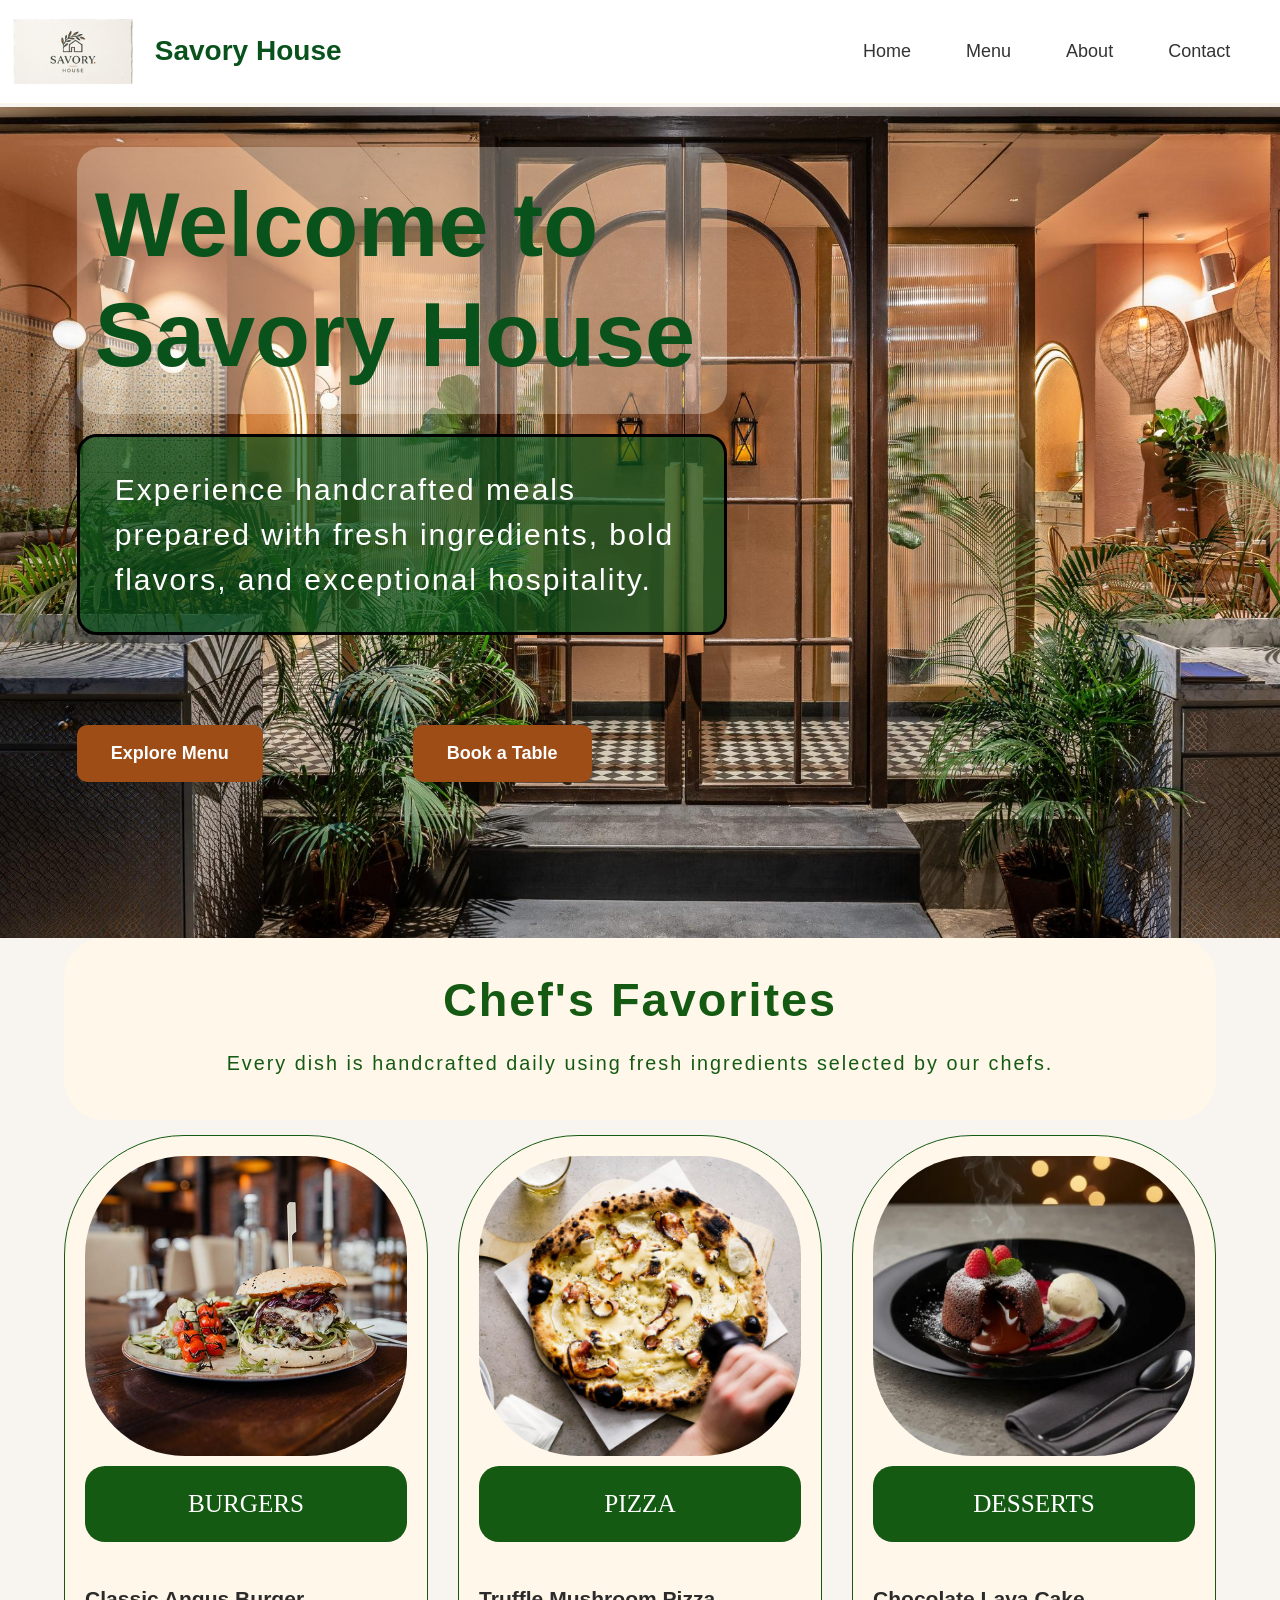
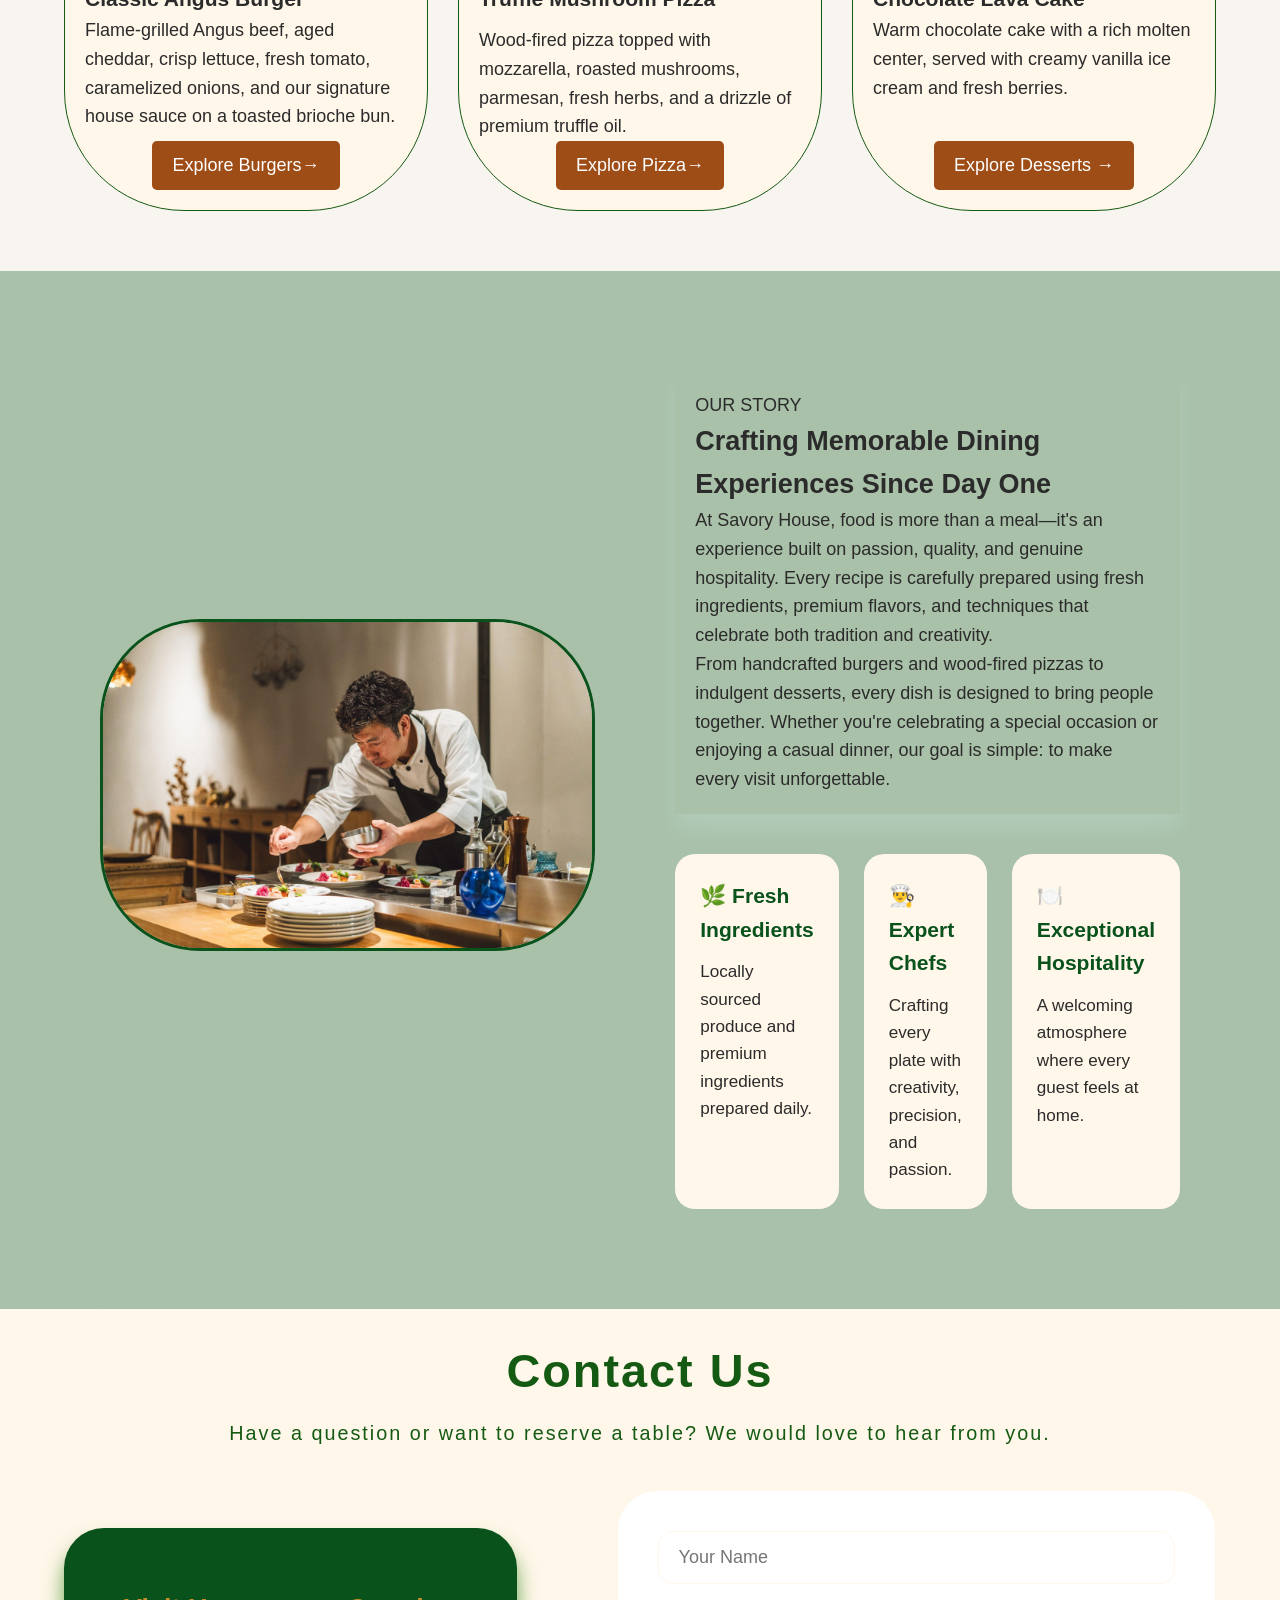
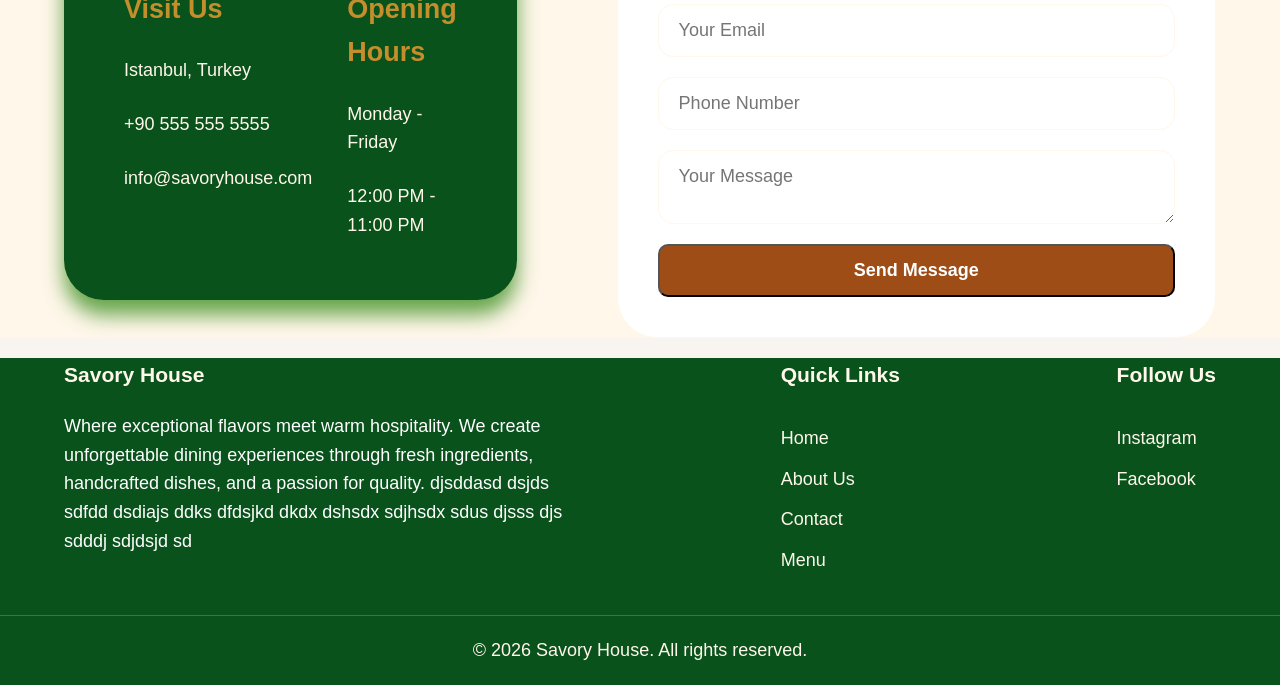
==== commit b9903dc8: "upgrading the ui" ====
--- a/index.html
+++ b/index.html
@@ -7,12 +7,13 @@
     <title>Savory House</title>
 
     <link rel="stylesheet" href="css/style.css">
+    <link rel="icon" type="image/png" href="images/logo/logo.png">
 </head>
 
 <body>
 
     <header>
-        <div class="container">
+        <div class="container ">
                 <a href="index.html" class="logo-link">
             <div class="logo">
                 <img class="logo-img" src="images/logo/logo.png" alt="Savory House Logo">
@@ -34,7 +35,7 @@
     <section id="home" class="hero">
         <div class="container">
 
-            <div class="hero-content">
+            <div class="hero-content from-left" >
 
                 <h2>Welcome to Savory House</h2>
 
@@ -45,7 +46,7 @@
 
                 <div class="hero-buttons">
                     <a href="pages/menu.html" class="btn btn-primary">Explore Menu</a>
-                    <a href="pages/contact.html" class="btn btn-primary">Book a Table</a>
+                    <a href="#contact-us" class="btn btn-primary">Book a Table</a>
                 </div>
 
             </div>
@@ -58,8 +59,8 @@
                 <div class="section-header">
                   
                 
-                    <h2>Chef's Favorites</h2>
-                    <p class="section-description Chefs-Favorites">
+                    <h2 class="from-left">Chef's Favorites</h2>
+                    <p class="section-description Chefs-Favorites from-right">
                         Every dish is handcrafted daily using fresh
                          ingredients selected by our chefs.
                     </p>
@@ -67,7 +68,7 @@
                 </div>
             <div class="meal-cards">
 
-                <div class="meal-card">
+                <div class="meal-card from-top">
                     <img src="images/Chef's Favorites/Classic Angus Burger.jpg" alt="Meal 1">
 
                     <span class="category">BURGERS</span>
@@ -81,7 +82,7 @@
                     </a>
                 </div>
 
-                <div class="meal-card">
+                <div class="meal-card from-bottom">
                       <div class="meal-info">
                           <img src="images/Chef's Favorites/Truffle Mushroom Pizza.jpg" alt="Meal 2">
                 
@@ -96,7 +97,7 @@
                           </a>
                 </div>
                          </div>
-                <div class="meal-card">
+                <div class="meal-card from-top">
                     <img src="images/Chef's Favorites/Chocolate Lava Cake.jpg" alt="Meal 3">
 
                     <span class="category">DESSERTS</span>
@@ -120,12 +121,12 @@
     <section id="about-us">
 
     <div class=" about-container">
-         <div class="about-image">
+         <div class="about-image from-left">
             <img src="images/about us/pic3.jpg" alt="Restaurant">
         </div>
         
         <div class="about-content">
-            <div class="about-content-story">
+            <div class="about-content-story from-top">
                   <span class="section-tag">OUR STORY</span> 
              <h2>Crafting Memorable Dining Experiences Since Day One</h2>
               <p> At Savory House, food is more than a meal—it's an experience built on passion, quality, and genuine hospitality. Every recipe is carefully prepared using fresh ingredients, premium flavors, and techniques that celebrate both tradition and creativity. </p> <p> From handcrafted burgers and wood-fired pizzas to indulgent desserts, every dish is designed to bring people together. Whether you're celebrating a special occasion or enjoying a casual dinner, our goal is simple: to make every visit unforgettable. 
@@ -134,7 +135,7 @@
 
             </div>
            
-            <div   class="about-features"> 
+            <div   class="about-features from-left"> 
                 <div class="feature">
                  <h3>🌿 Fresh Ingredients</h3>
                   <p>Locally sourced produce and premium ingredients prepared daily.</p>
@@ -159,12 +160,12 @@
 
     <div class="container">
 
-        <div class="section-header">
+        <div class="section-header from-left">
             <h2>Contact Us</h2>
             <p>Have a question or want to reserve a table? We would love to hear from you.</p>
         </div>
 
-        <div class="contact-container">
+        <div class="contact-container from-left">
 
             <div class="contact-info">
                 <div class="visit-us"> 
--- a/css/style.css
+++ b/css/style.css
@@ -2,6 +2,7 @@
     margin: 0;
     padding: 0;
     box-sizing: border-box;
+    
 }
 :root {
     --background: #F8F5F0;
@@ -11,48 +12,52 @@
     --text: #2B2B2B;
     --white: #FFFFFF;
     --green: #155a12;
+
 }
 html{
     font-size: 18px;
     scroll-behavior: smooth;
     scroll-padding-top: 100px;
+
 }
 body {
     font-family: Arial, sans-serif;
     background-color: var(--background);
     color: var(--text);
     line-height: 1.6;
+
 }
 .logo-link {
     text-decoration: none;
-    
     display: inline-block;
+
 }
 .container {
     width: 90%;
     max-width: 1600px;
-    
     margin: 0 auto;
+
 }
 header .container {
     width: 98%;
     max-width: 1700px;
-
     display: flex;
     justify-content: space-between;
     align-items: center;
-
     margin: 0 auto;
+
 }
 .logo {
     display: flex;
     align-items: center;
     gap: 12px;
+
 }
 .logo-img{
     width: 120px;
     height: auto;
     margin-right: 10px;
+
 }
 .logo h1 {
     color: var(--primary);
@@ -60,14 +65,15 @@
      margin: 10px 0 10px 0;
       position: relative;
       transition: 3s ease;
-}
-
+      
+}
 header {
      position: sticky;
     top: 0;
     z-index: 1000;
     background-color: var(--white);
     border-bottom: 1px solid var(--secondary);
+
 }
 header nav {
     display: flex;
@@ -87,22 +93,21 @@
     color: #333; 
     font-weight: 500;
     transition: color 0.3s ease;
+
 }
 .hero {
     min-height: 92.4vh;
     display: flex;
     align-items: flex-start;
     margin-top: 3px;
-}
-
-
+
+}
 .hero h2 {
     font-size: 90px;
     color: var(--primary);
    background-color: rgba(255, 247, 234, 0.3);
     border-radius: 25px;
     padding: 20px 15px;
-  
 
     margin-bottom: 0px;
 
@@ -128,14 +133,12 @@
    letter-spacing: 2px;
 
 }
-
 .hero-content  {
    display: flex;
    flex-direction: column;
    align-items: flex-start;
    gap: 20px;
    margin-top: 40px;
-   
    max-width: 650px;
 
 }
@@ -162,7 +165,6 @@
 
 .btn {
     display: inline-block;
-
     font-size: 1rem;
     padding: 14px 34px;
     border-radius: 10px;
@@ -170,6 +172,7 @@
     text-decoration: none;
     transition: 0.3s ease;
     cursor: pointer;
+
 }
 .btn-primary {
     background-color: var(--accent);
@@ -190,6 +193,7 @@
     border-radius: 20px;
     font-size: 0.8rem;
     margin-top: 10px;
+
 }
 .card-btn{
     background-color: var(--accent);
@@ -200,20 +204,19 @@
     text-decoration: none;
     transition: 0.3s ease;
      display: inline-block;
-
     width: fit-content;
 
    margin-top: auto;
     align-self: center;
     
 }
-
 .meal-cards {
     display: flex;
     justify-content: space-between;
     flex-direction: row;
     gap: 30px;
     margin-top: 15px;
+
 }
 .meal-card {
     background-color: var(--secondary);
@@ -223,36 +226,32 @@
     flex-direction: column;
     width: 100%;
     padding: 20px;
-
   transition: transform 0.3s ease;
    transition: box-shadow 0.3s ease;
-    
+
 }
 .meal-card img {
     width: 100%;
     height: 300px;
-
     object-fit: cover;
 
     display: block;
     border-radius: 100px;
+
 }
 .meal-info{
     display: flex;
     flex-direction: column;
 
     flex: 1;
-}
-
-
+
+}
 .meal-info h3{
     margin-top: 0px;
     margin-bottom: 10px;
-}
-
-
+
+}
 .section-header {
-
 background-color: var(--secondary);
     color: var(--green);
     padding: 25px;
@@ -263,28 +262,25 @@
     padding-bottom: 40px;
     transition: color 0.3s ease;
     letter-spacing: 2px;
+
 }
 .section-header h2 {
     font-size: 2.6rem;
     margin-bottom: 10px;
+
 }
 .section-header p {
     font-size: 1.1rem;
     margin-bottom: 0px;
-}
-
-
-
-
+
+}
 
 #about-us {
     min-height: 80vh;
-    background-color: #336933;
+    background-color: #a9c1a9;
     display: flex;
     justify-content: space-between;
     margin-top: 60px;
-    
-     
     
 }
 .about-container{
@@ -293,9 +289,8 @@
     gap: 80px;
     align-items: center;
     padding: 100px;
-}
- 
-
+
+}
 .about-image img{
     width: 100%;
     height: 100%;
@@ -328,11 +323,6 @@
     font-size: .95rem;
     line-height: 1.6;
 }
-
-
-
-
-
 
 .contact-container {
     display: flex;
@@ -458,11 +448,7 @@
     margin-top: 3.5rem;
 
 }
-.menu-hero .container p {
-   color: var(--primary);
-  font-family: system-ui, -apple-system, BlinkMacSystemFont, 'Segoe UI', Roboto, Oxygen, Ubuntu, Cantarell, 'Open Sans', 'Helvetica Neue', sans-serif;
-    font-size: 2rem;
-}
+
 .menu-categories .category-card{
 display: flex ;
 align-items: center;
@@ -470,8 +456,6 @@
 gap: 60px;
 
 }
-
-
 .category-image img{
     width: 100%;
     max-height: 500px;
@@ -486,9 +470,7 @@
 .category-card{
     margin-top: 10px;
     
-    
-}
-
+}
 .category{
    padding: 1rem;
    font-family: 'Times New Roman', Times, serif; 
@@ -540,32 +522,46 @@
     margin: 0 auto;
 
 }
+.item-header {
+    display: flex;
+    flex-direction: column;
+    align-items: center;
+  
+    border-bottom: 1px solid rgba(11, 92, 24, 0.25);
+    padding-bottom: 0;
+   
+}
 .item-header h2{
 font-family: 'Times New Roman', Times, serif;
-    font-size: 2.3rem;
+font-size: 2.8rem;
     color: var(--primary);
     padding: 25px;
     margin-top: 0px;
-    font-size: 1.2rem;
     text-align: center;
     padding-bottom: 40px;
     font-size: 2.8rem;
+    letter-spacing: 3px;
+     transition: color 0.3s ease, text-shadow 0.3s ease;
 
 }
 .item-header p{
     font-size: 1.3rem;
     color: var(--text);
-
-    line-height: 2.3;
-
-    margin-bottom: 30px;
-
+    text-align: center;
+
+    line-height: 2;
+    margin-bottom: 40px;
+    letter-spacing: 5px;
+     width: 67%;
+      transition: color 0.3s ease, text-shadow 0.3s ease;
+   
 }
 .menu-elements{
     display: grid;
     grid-template-columns: repeat(3, 1fr);
     gap: 100px;
-   
+    margin-top: 3rem;
+    margin-bottom: 5rem;
 }
 .item-content{
     padding: 25px;
@@ -574,10 +570,8 @@
     display: flex;
     flex-direction: column;
    height: 100%;
-  
-    
-}
-
+    
+}
 .item-content h3{
     font-size: 2rem;
     margin-bottom: 15px;
@@ -649,7 +643,6 @@
     transition: width 0.3s ease;
 }
 
-
 /* Hover State */
 header nav ul li a:hover {
     color: #556b55;
@@ -674,8 +667,6 @@
     background-color: var(--primary);
     transform: translateY(-3px);
 }
-
-
 
 .logo h1::after{
     content: "";
@@ -729,11 +720,11 @@
 
 .about-image img:hover{
     transform: translateY(-12px);
-     box-shadow: 0 15px 20px rgba(201, 109, 34, 0.7);
+        box-shadow: 0 15px 20px rgba(43, 114, 103, 0.5);
 }
 .about-features .feature:hover{
     transform: translateY(-12px);
-     box-shadow: 0 15px 20px rgba(201, 109, 34, 0.7);
+     box-shadow: 0 15px 20px rgba(192, 226, 221, 0.3);
 }
 
 .about-content-story:hover{
@@ -743,7 +734,7 @@
 
 .about-content-story{
    
-     box-shadow: 0 15px 20px rgba(201, 184, 34, 0.7);
+     box-shadow: 0 15px 20px rgba(192, 226, 221, 0.3);
      padding: 20px;
 }
 .contact-info{
@@ -754,7 +745,7 @@
  transform: translateY(-12px);  
 }
 .contact-form{
-      box-shadow: 0 15px 90px rgba(0, 0, 0, 0.7);
+      box-shadow: 0 15px 20                                                                                                                                                                                                                                                                                                             px rgba(0, 0, 0, 0.7);
 }
 .btn:hover {
     background-color: #09521c;
@@ -771,8 +762,6 @@
     box-shadow: 0 12px 25px rgba(11, 92, 24, 0.25);
 }
 
-
-
 .item-card h3 {
     transition: color 0.3s ease;
 }
@@ -788,5 +777,52 @@
     color: #8f8934;
 }
 
-/*     hover effect end  */    
-/*^^^^^^^^^^^^^^^^^^^^^^^^^^^^^^^^^^^^^^^^^^^^^^^^^^^^^^^^^^^^^^^^^^^^^^^^^^^*/+.item-header:hover h2{
+    text-shadow: 0px 12px 20px rgba(11, 92, 24, 0.6);
+}
+.item-header:hover p {
+   text-shadow: 0px 12px 20px rgba(11, 92, 24, 0.6);
+}
+
+.footer-links a:hover {
+text-decoration: underline;
+}
+
+.footer-social a:hover {
+text-decoration: underline;
+}
+
+                        /*     hover effect end  */    
+/*^^^^^^^^^^^^^^^^^^^^^^^^^^^^^^^^^^^^^^^^^^^^^^^^^^^^^^^^^^^^^^^^^^^^^^^^^^^*/
+
+.from-right {
+    opacity: 0;
+    transform: translateX(100px);
+    transition: 0.8s ease;
+}
+
+.from-left {
+    opacity: 0;
+    transform: translateX(-100px);
+    transition: 0.8s ease;
+}
+
+.from-top {
+    opacity: 0;
+    transform: translateY(-100px);
+    transition: 0.8s ease;
+}
+
+.from-bottom {
+    opacity: 0;
+    transform: translateY(100px);
+    transition: 0.8s ease;
+}
+
+.from-right.show,
+.from-left.show,
+.from-top.show,
+.from-bottom.show {
+    opacity: 1;
+    transform: translate(0);
+}
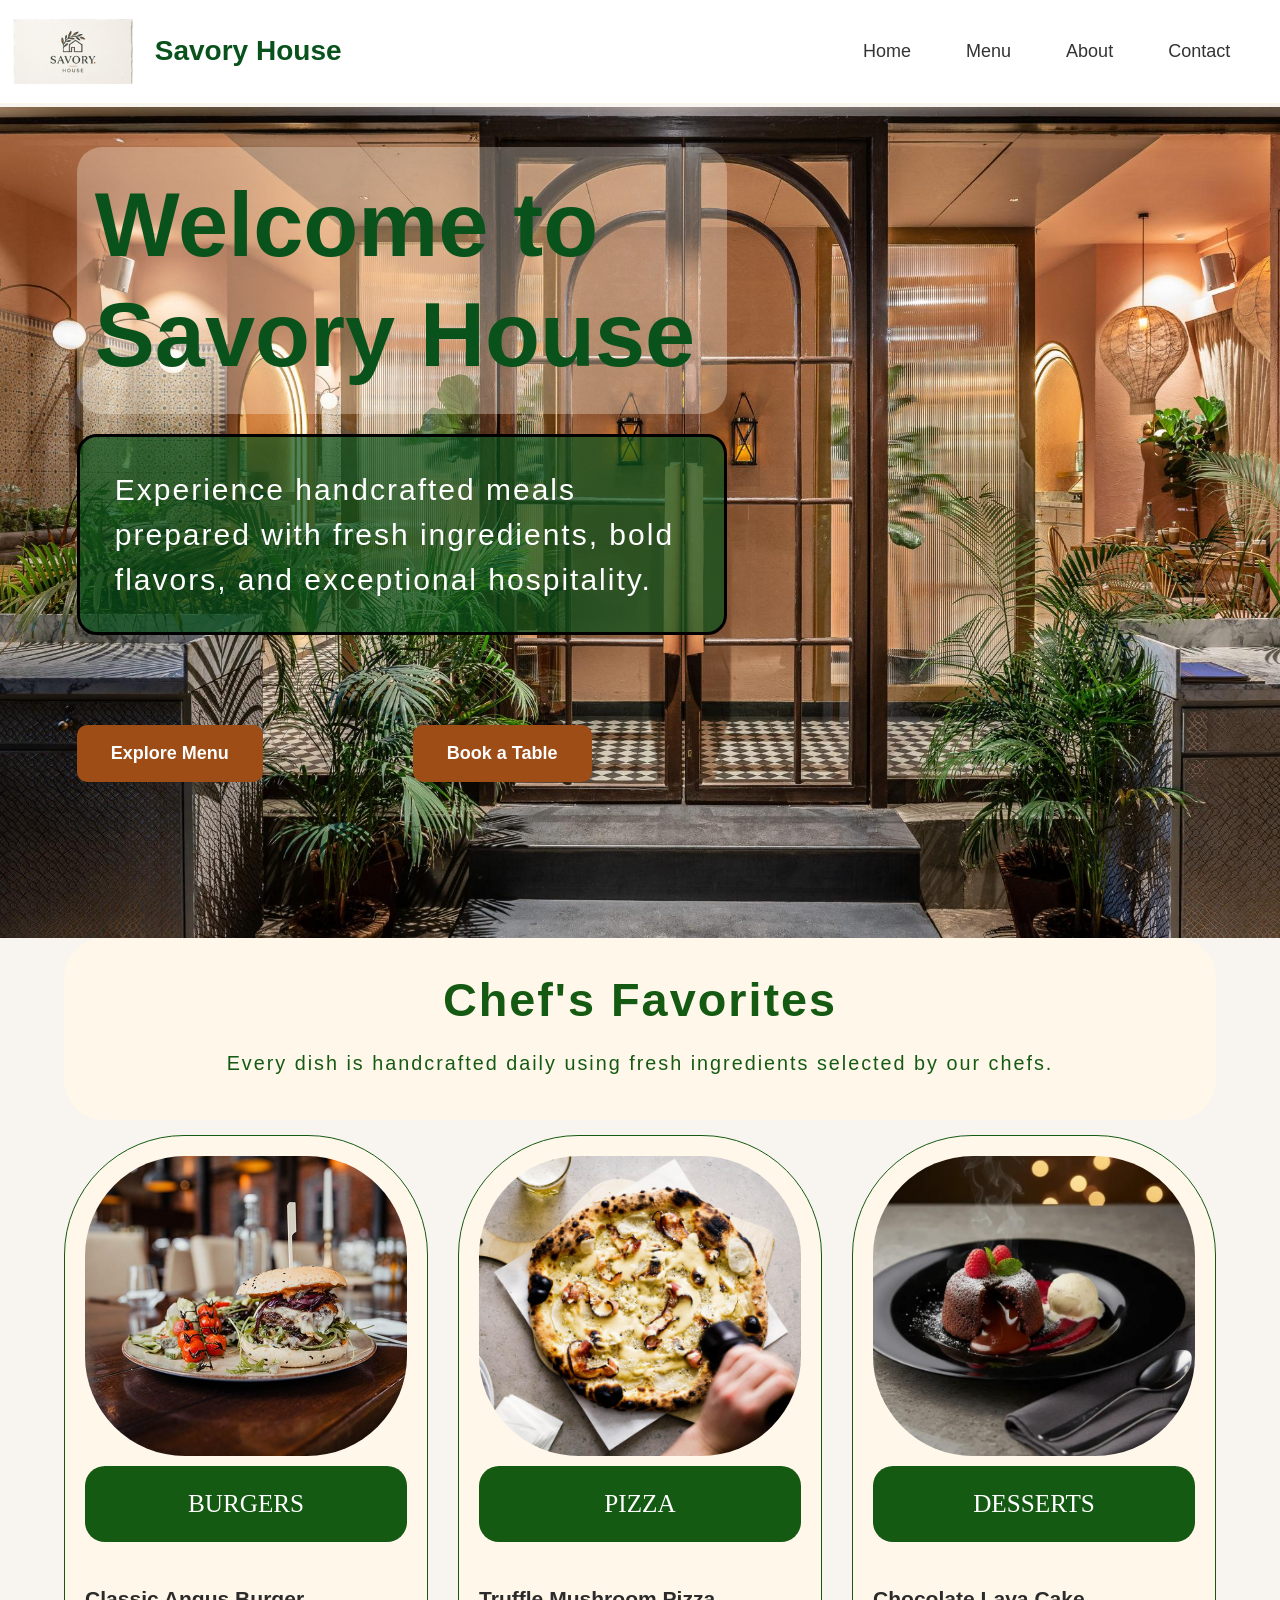
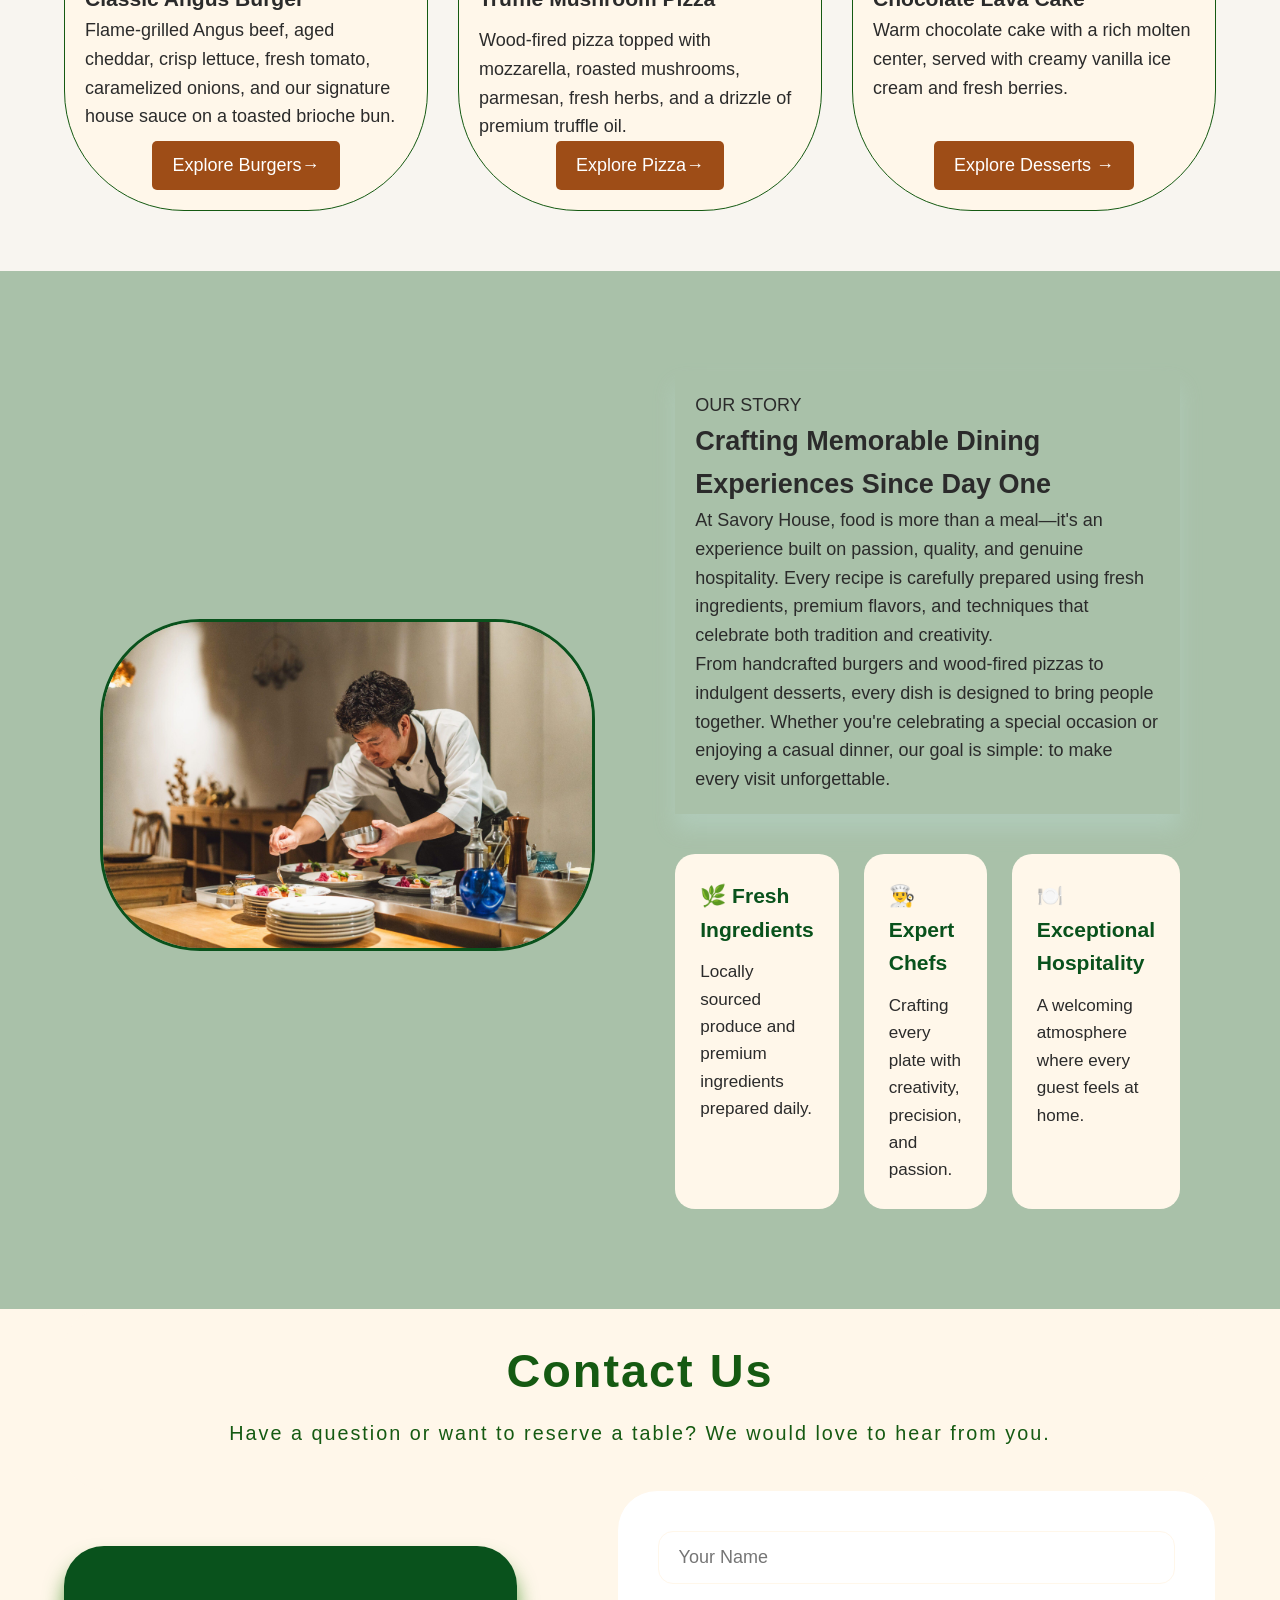
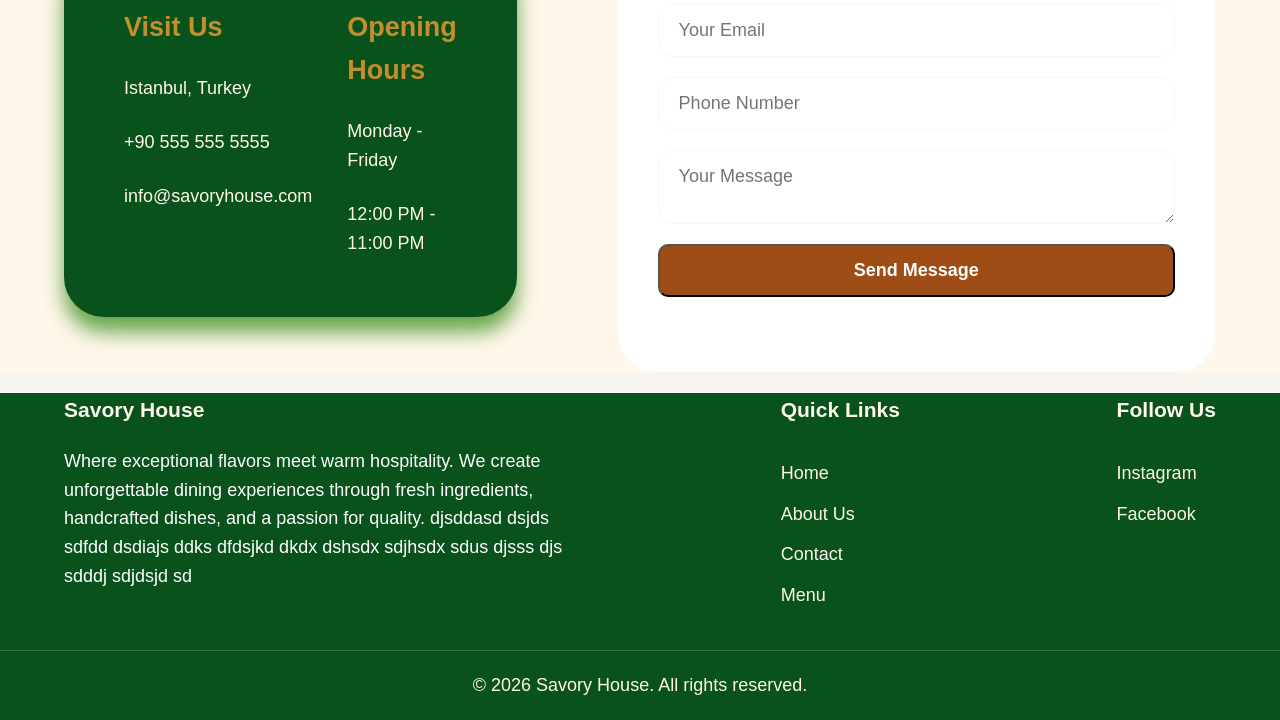
==== commit 296f86e6: "day24" ====
--- a/index.html
+++ b/index.html
@@ -190,7 +190,7 @@
 
             <form class="contact-form">
 
-                <input type="text" placeholder="Your Name" required>
+                <input type="text" placeholder="Your Name" >
 
                 <input type="email" placeholder="Your Email">
 
@@ -201,6 +201,7 @@
                 <button class="btn btn-primary">
                     Send Message
                 </button>
+                <p id="form-message"></p>
 
             </form>
 
--- a/css/style.css
+++ b/css/style.css
@@ -106,16 +106,15 @@
     font-size: 90px;
     color: var(--primary);
    background-color: rgba(255, 247, 234, 0.3);
-    border-radius: 25px;
-    padding: 20px 15px;
+   border: 3px solid transparent;
+   border-radius: 25px;
+   padding: 20px 15px;
 
     margin-bottom: 0px;
-
     text-align: left;
     line-height: 1.23;
-     border: 1px solid rgb(116, 80, 80);
-     transition: 0.3s;
-      border: 3px solid transparent;
+    transition: 0.3s;
+
       
 }
 .hero p {
@@ -125,10 +124,13 @@
     text-align: left;
     margin-top: 0px;
     line-height: 1.5;
+
     background-color: rgba(9, 82, 28, 0.7);
+    border: 3px solid black;
     border-radius: 20px;
     padding: 30px 35px;
-   border: 3px solid black;
+  
+   
    transition: 0.3s ease;
    letter-spacing: 2px;
 
@@ -184,9 +186,9 @@
 }
 
 .category {
-     display: inline-flex; ;
-     
-     justify-content: center;
+
+    display: inline-flex; ;     
+    justify-content: center;
     background: var(--green);
     color: white;
     padding: 5px 12px;
@@ -203,10 +205,9 @@
     font-size: 1rem;
     text-decoration: none;
     transition: 0.3s ease;
-     display: inline-block;
+    display: inline-block;
     width: fit-content;
-
-   margin-top: auto;
+    margin-top: auto;
     align-self: center;
     
 }
@@ -222,19 +223,17 @@
     background-color: var(--secondary);
     border: 1px solid var(--green);
     border-radius: 120px;
-     display: flex;
+    display: flex;
     flex-direction: column;
     width: 100%;
     padding: 20px;
-  transition: transform 0.3s ease;
-   transition: box-shadow 0.3s ease;
+    transition: transform 0.3s ease, box-shadow 0.3s ease;
 
 }
 .meal-card img {
     width: 100%;
     height: 300px;
     object-fit: cover;
-
     display: block;
     border-radius: 100px;
 
@@ -242,7 +241,6 @@
 .meal-info{
     display: flex;
     flex-direction: column;
-
     flex: 1;
 
 }
@@ -252,14 +250,13 @@
 
 }
 .section-header {
-background-color: var(--secondary);
+    background-color: var(--secondary);
     color: var(--green);
-    padding: 25px;
+    padding: 25px 25px 40px 25px;
     margin-top: 0px;
     font-size: 1.2rem;
     text-align: center;
     border-radius: 40px;
-    padding-bottom: 40px;
     transition: color 0.3s ease;
     letter-spacing: 2px;
 
@@ -294,36 +291,35 @@
 .about-image img{
     width: 100%;
     height: 100%;
-
     object-fit: cover;
-
     border-radius: 100px;
-      border: 3px solid var(--primary);
-      transition: border-color 0.3 ease , transform 0.3s ease;
+    border: 3px solid var(--primary);
+    transition: border-color 0.3 ease , transform 0.3s ease;
+
 }
 .about-features{
     display: flex;
     gap: 25px;
     margin-top: 40px;
-}
-
+
+}
 .feature{
     flex: 1;
     background-color: var(--secondary);
     padding: 25px;
     border-radius: 20px;
-}
-
+
+}
 .feature h3{
     margin-bottom: 12px;
     color: var(--primary);
-}
-
+
+}
 .feature p{
     font-size: .95rem;
     line-height: 1.6;
-}
-
+
+}
 .contact-container {
     display: flex;
     justify-content: space-between;
@@ -499,12 +495,12 @@
 .menu-header{
 background-color: rgba(255, 247, 234, 0.5);
     color: var(--green);
-    padding: 25px;
+    padding: 25px 25px 40px 25px;
     margin-top: 0px;
     font-size: 1.2rem;
     text-align: center;
     border-radius: 40px;
-    padding-bottom: 40px;
+  
 }
 
                   /*     menu css   end    */    
@@ -532,8 +528,8 @@
    
 }
 .item-header h2{
-font-family: 'Times New Roman', Times, serif;
-font-size: 2.8rem;
+
+    font-family: 'Times New Roman', Times, serif;
     color: var(--primary);
     padding: 25px;
     margin-top: 0px;
@@ -541,27 +537,26 @@
     padding-bottom: 40px;
     font-size: 2.8rem;
     letter-spacing: 3px;
-     transition: color 0.3s ease, text-shadow 0.3s ease;
+    transition: color 0.3s ease, text-shadow 0.3s ease;
 
 }
 .item-header p{
     font-size: 1.3rem;
     color: var(--text);
     text-align: center;
-
     line-height: 2;
     margin-bottom: 40px;
     letter-spacing: 5px;
-     width: 67%;
-      transition: color 0.3s ease, text-shadow 0.3s ease;
+    width: 67%;
+    transition: color 0.3s ease, text-shadow 0.3s ease;
    
 }
 .menu-elements{
     display: grid;
     grid-template-columns: repeat(3, 1fr);
     gap: 100px;
-    margin-top: 3rem;
-    margin-bottom: 5rem;
+    margin-top: 3rem 3rem 5rem 3rem;
+    
 }
 .item-content{
     padding: 25px;
@@ -591,7 +586,7 @@
 }
 .item-nutrition{
     display: grid;
-    grid-template-columns: repeat(2 ,1fr 2fr );
+    grid-template-columns: repeat(5, 1fr );
     gap: 15px;
 }
 .item-nutrition-item span{
@@ -611,9 +606,9 @@
     height: 450px;
 
     object-fit:cover;
-
     display: block;
     border-radius: 30px;
+
 }
 
 
@@ -641,15 +636,16 @@
     left: 0;
     background-color: #556b55; /* Your brand primary/accent green */
     transition: width 0.3s ease;
-}
-
+
+}
 /* Hover State */
 header nav ul li a:hover {
     color: #556b55;
-}
-
+
+}
 header nav ul li a:hover::after {
     width: 100%; /* Expands the underline smoothly across the link */
+
 }
 
 /* hero */
@@ -660,14 +656,13 @@
 }
 .hero-content p:hover{
     border-color: var(--secondary);
-}
-
-
+
+}
 .hero-buttons .btn:hover {
     background-color: var(--primary);
     transform: translateY(-3px);
-}
-
+
+}
 .logo h1::after{
     content: "";
     position: absolute;
@@ -678,10 +673,11 @@
     background-color: #09521c;
     transition: width 0.3s ease;
     color: red;
-}
-
+
+}
 .logo h1:hover::after {
     width: 100%;
+
 }
 .section-header:hover {
    
@@ -693,101 +689,112 @@
 .meal-card:hover {
     box-shadow: 0 15px 20px rgba(11, 92, 24, 0.7);
     transform: translateY(-10px);
+
 }
 .meal-card img {
     transition: transform 0.4s ease;
-}
-
+
+}
 .meal-card:hover img {
     transform: scale(1.08);
+
 }
 .meal-card h3 {
     transition: color 0.3s ease;
-}
-
+
+}
 .meal-card:hover h3 {
     color: #8f8934;
+
 }
 .meal-card a {
     transition: background-color 0.3s ease, transform 0.3s ease;
+
 }
 
 .meal-card a:hover {
     background-color: #09521c;
     color: white;
     transform: translateY(-2px);
-}
-
+
+}
 .about-image img:hover{
     transform: translateY(-12px);
         box-shadow: 0 15px 20px rgba(43, 114, 103, 0.5);
+
 }
 .about-features .feature:hover{
     transform: translateY(-12px);
      box-shadow: 0 15px 20px rgba(192, 226, 221, 0.3);
-}
-
+
+}
 .about-content-story:hover{
       transform: translateY(-12px);
-  
-}
-
+    
+}
 .about-content-story{
    
      box-shadow: 0 15px 20px rgba(192, 226, 221, 0.3);
      padding: 20px;
+
 }
 .contact-info{
     
      box-shadow: 0 15px 20px rgba(38, 131, 9, 0.7);
+
 }
 .contact-info:hover{
  transform: translateY(-12px);  
+
 }
 .contact-form{
       box-shadow: 0 15px 20                                                                                                                                                                                                                                                                                                             px rgba(0, 0, 0, 0.7);
-}
+
+    }
 .btn:hover {
     background-color: #09521c;
     color: white;
     border-color: #09521c;
     transform: translateY(-3px);
+
 }
 .item-card {
     transition: transform 0.3s ease, box-shadow 0.3s ease;
-}
-
+
+}
 .item-card:hover {
     transform: translateY(-8px);
     box-shadow: 0 12px 25px rgba(11, 92, 24, 0.25);
-}
-
+
+}
 .item-card h3 {
     transition: color 0.3s ease;
-}
-
+
+}
 .item-card:hover h3 {
     color: #8f8934;
+
 }
 .item-price {
     transition: color 0.3s ease;
-}
-
+
+}
 .item-card:hover .item-price {
     color: #8f8934;
-}
-
+
+}
 .item-header:hover h2{
     text-shadow: 0px 12px 20px rgba(11, 92, 24, 0.6);
+
 }
 .item-header:hover p {
    text-shadow: 0px 12px 20px rgba(11, 92, 24, 0.6);
-}
-
+
+}
 .footer-links a:hover {
 text-decoration: underline;
-}
-
+
+}
 .footer-social a:hover {
 text-decoration: underline;
 }
@@ -799,30 +806,70 @@
     opacity: 0;
     transform: translateX(100px);
     transition: 0.8s ease;
-}
-
+
+}
 .from-left {
     opacity: 0;
     transform: translateX(-100px);
     transition: 0.8s ease;
-}
-
+
+}
 .from-top {
     opacity: 0;
     transform: translateY(-100px);
     transition: 0.8s ease;
-}
-
+
+}
 .from-bottom {
     opacity: 0;
     transform: translateY(100px);
     transition: 0.8s ease;
-}
-
+
+}
 .from-right.show,
 .from-left.show,
 .from-top.show,
 .from-bottom.show {
     opacity: 1;
     transform: translate(0);
-}+}
+#form-message {
+    margin-top: 15px;
+    text-align: center;
+    font-size: 1rem;
+    opacity: 0;
+    transition: opacity 0.3s ease;
+
+}
+#form-message.show {
+    opacity: 1;
+
+}
+#form-message.error {
+    color: red;
+
+}
+#form-message.success {
+    color: green;
+
+}
+
+
+@media (max-width: 768px) {
+    .menu-elements {
+        grid-template-columns: 1fr;
+        gap: 30px;
+    }
+    item-header h2 {
+        font-size: 2rem;
+    }
+
+    .item-header p {
+        font-size: 1rem;
+        width: 90%;
+    }
+      .item-image img {
+        height: 300px;
+    }
+    
+}
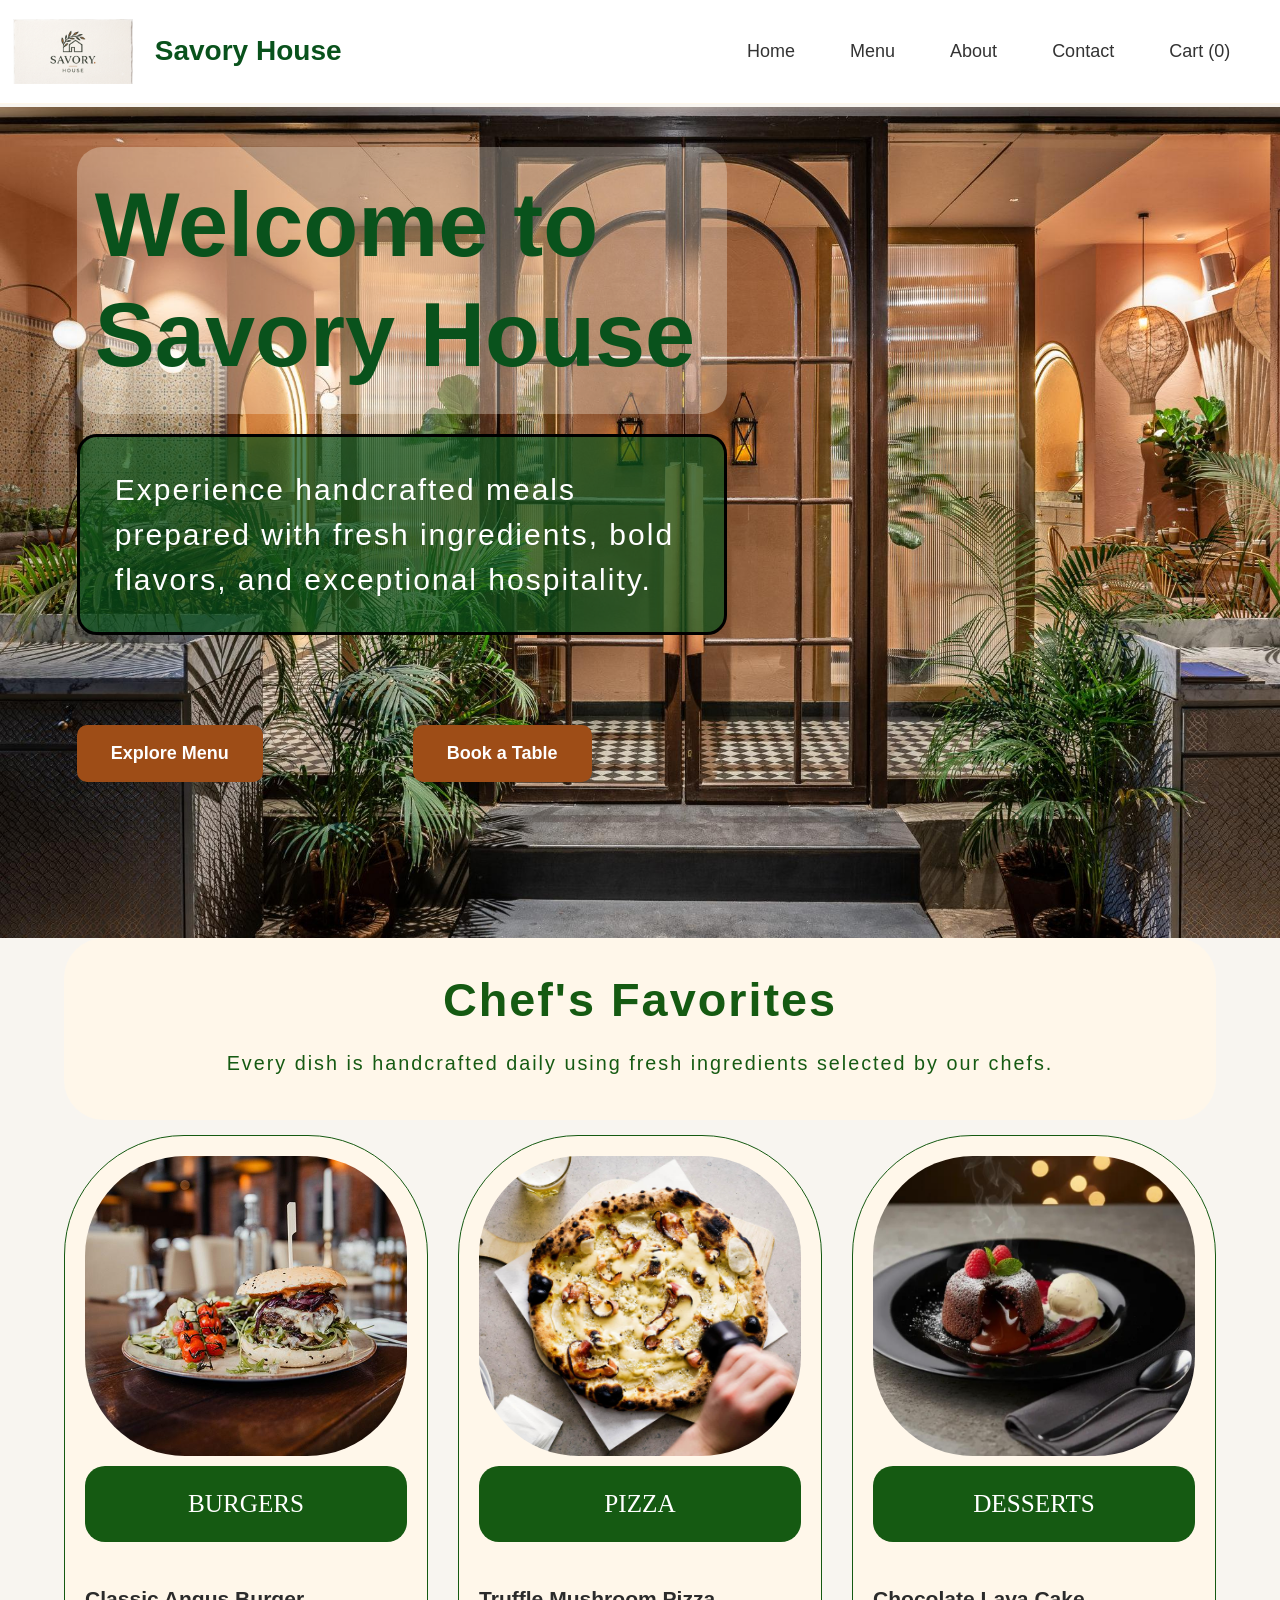
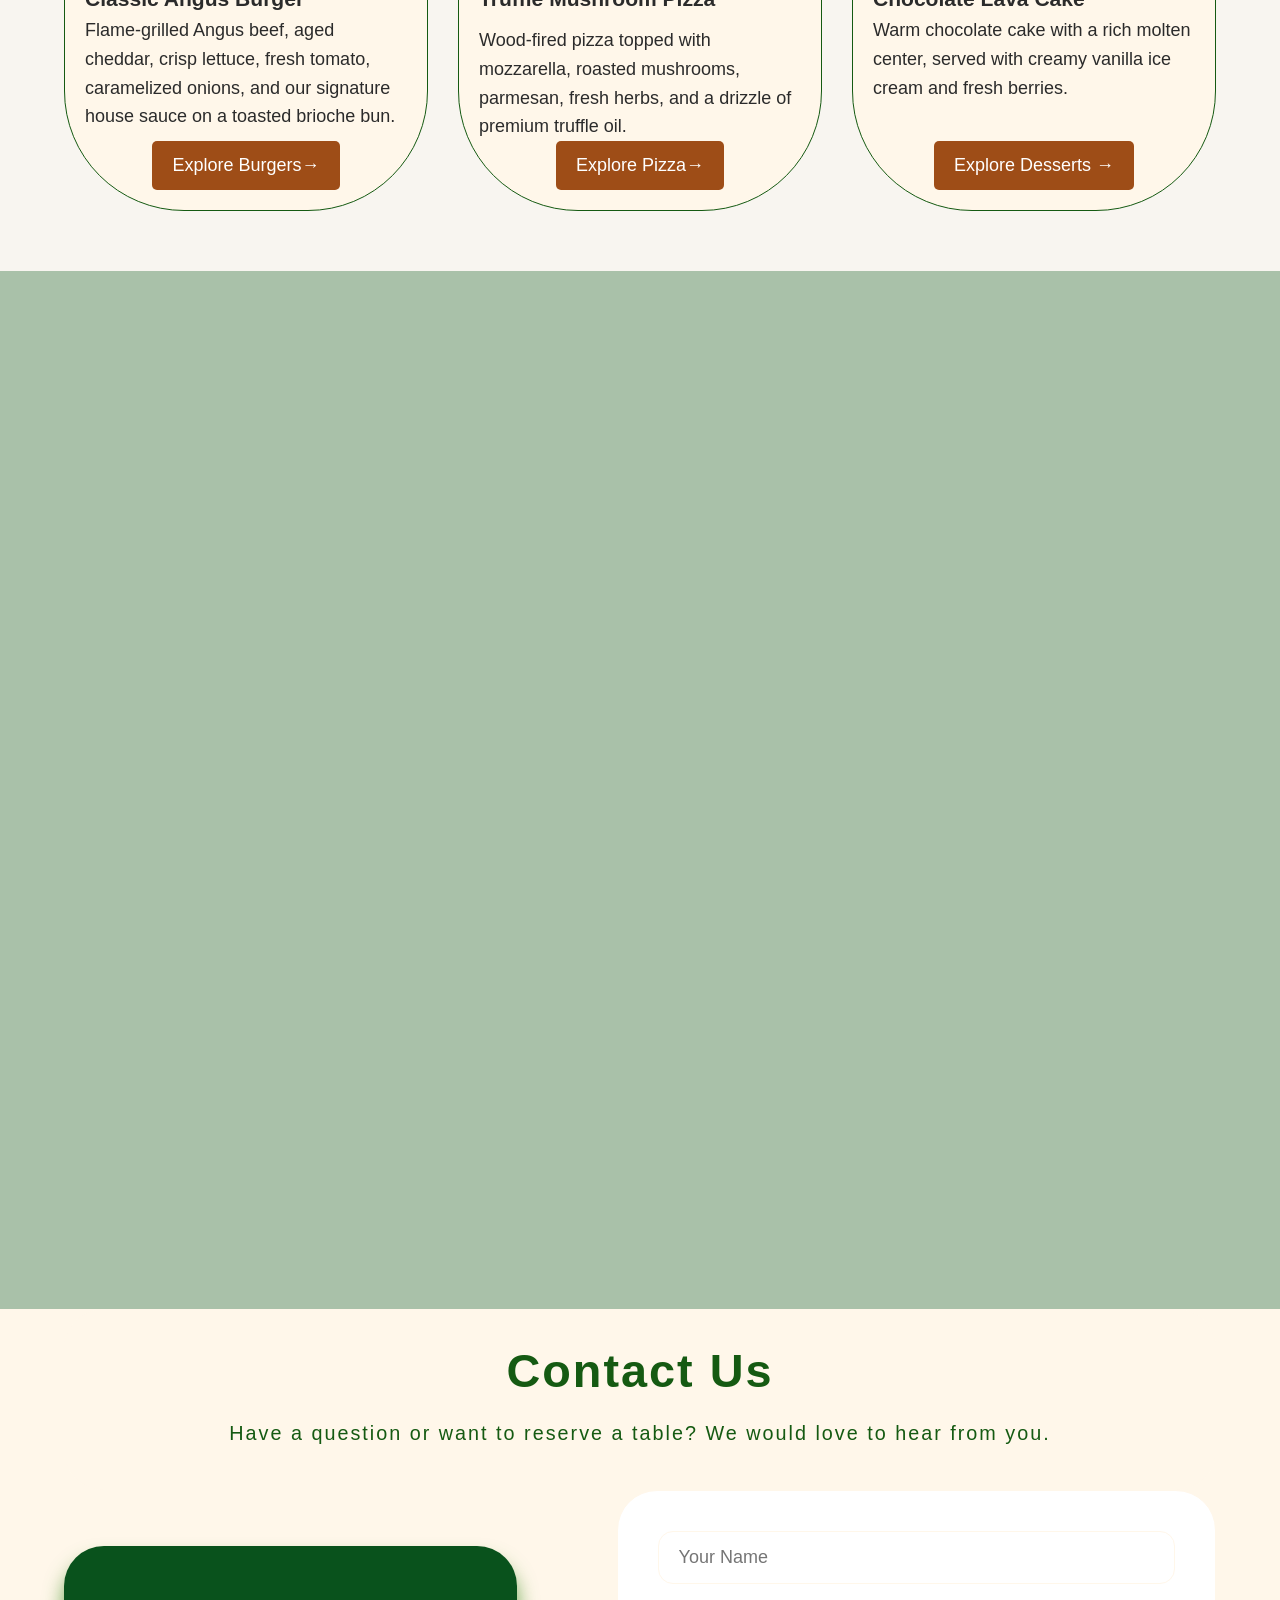
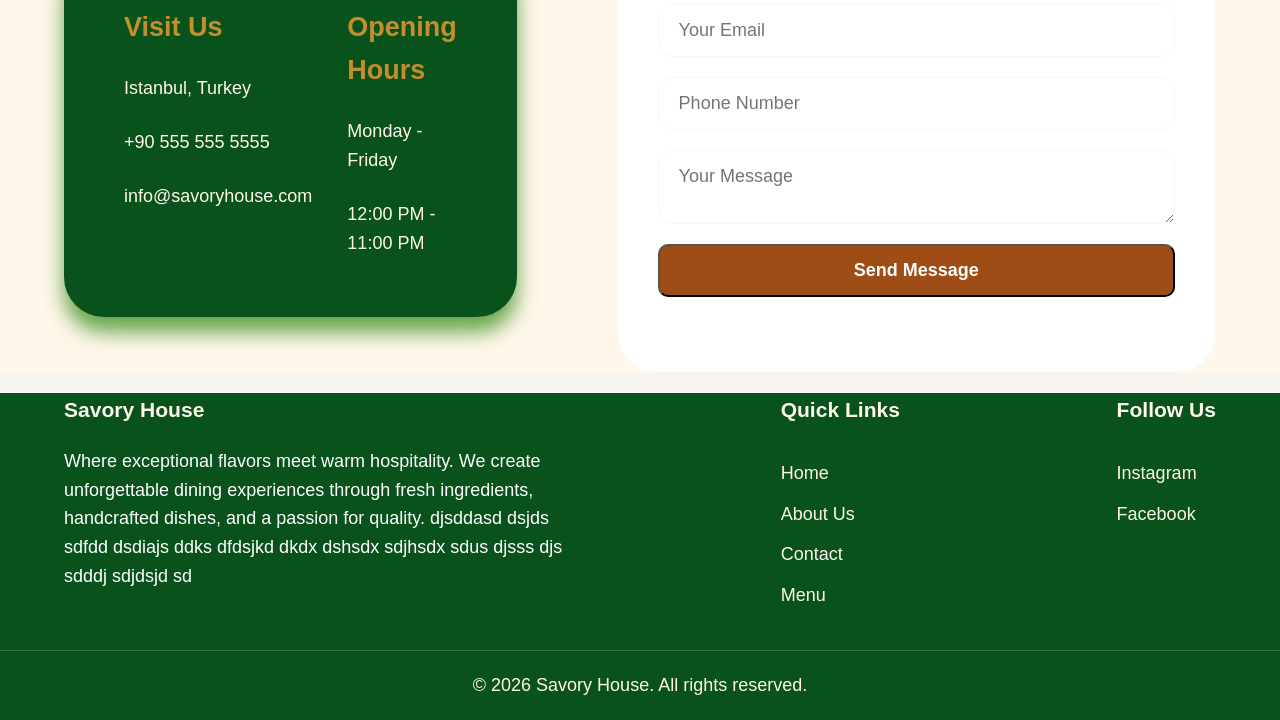
==== commit bc84d881: "day25" ====
--- a/index.html
+++ b/index.html
@@ -26,6 +26,11 @@
                     <li><a href="pages/menu.html">Menu</a></li>
                     <li><a href="#about-us">About</a></li>
                     <li><a href="#contact-us">Contact</a></li>
+                    <li>
+                         <a href="pages/cart.html" class="cart-link">
+                         Cart (<span id="cart-count">0</span>)
+                         </a>
+                    </li>
                 </ul>
             </nav>
 
@@ -211,10 +216,6 @@
 
 </section>
 
-
-
-    
-
     <footer>
 
     <div class="container footer-container">
@@ -253,7 +254,6 @@
     </div>
     
 
-
     <div class="footer-bottom">
     <p>
         © 2026 Savory House. All rights reserved.
--- a/css/style.css
+++ b/css/style.css
@@ -503,6 +503,7 @@
   
 }
 
+
                   /*     menu css   end    */    
 /*^^^^^^^^^^^^^^^^^^^^^^^^^^^^^^^^^^^^^^^^^^^^^^^^^^^^^^^^^^^^^^^^^^^^^^^^^^^*/
 
@@ -556,6 +557,7 @@
     grid-template-columns: repeat(3, 1fr);
     gap: 100px;
     margin-top: 3rem 3rem 5rem 3rem;
+    margin-top: 60px;
     
 }
 .item-content{
@@ -873,3 +875,10 @@
     }
     
 }
+.cart-section h2 {
+    border-bottom: 2px solid #eee;
+    padding-bottom: 15px;
+    margin-bottom: 25px;
+    color: #333;
+}
+
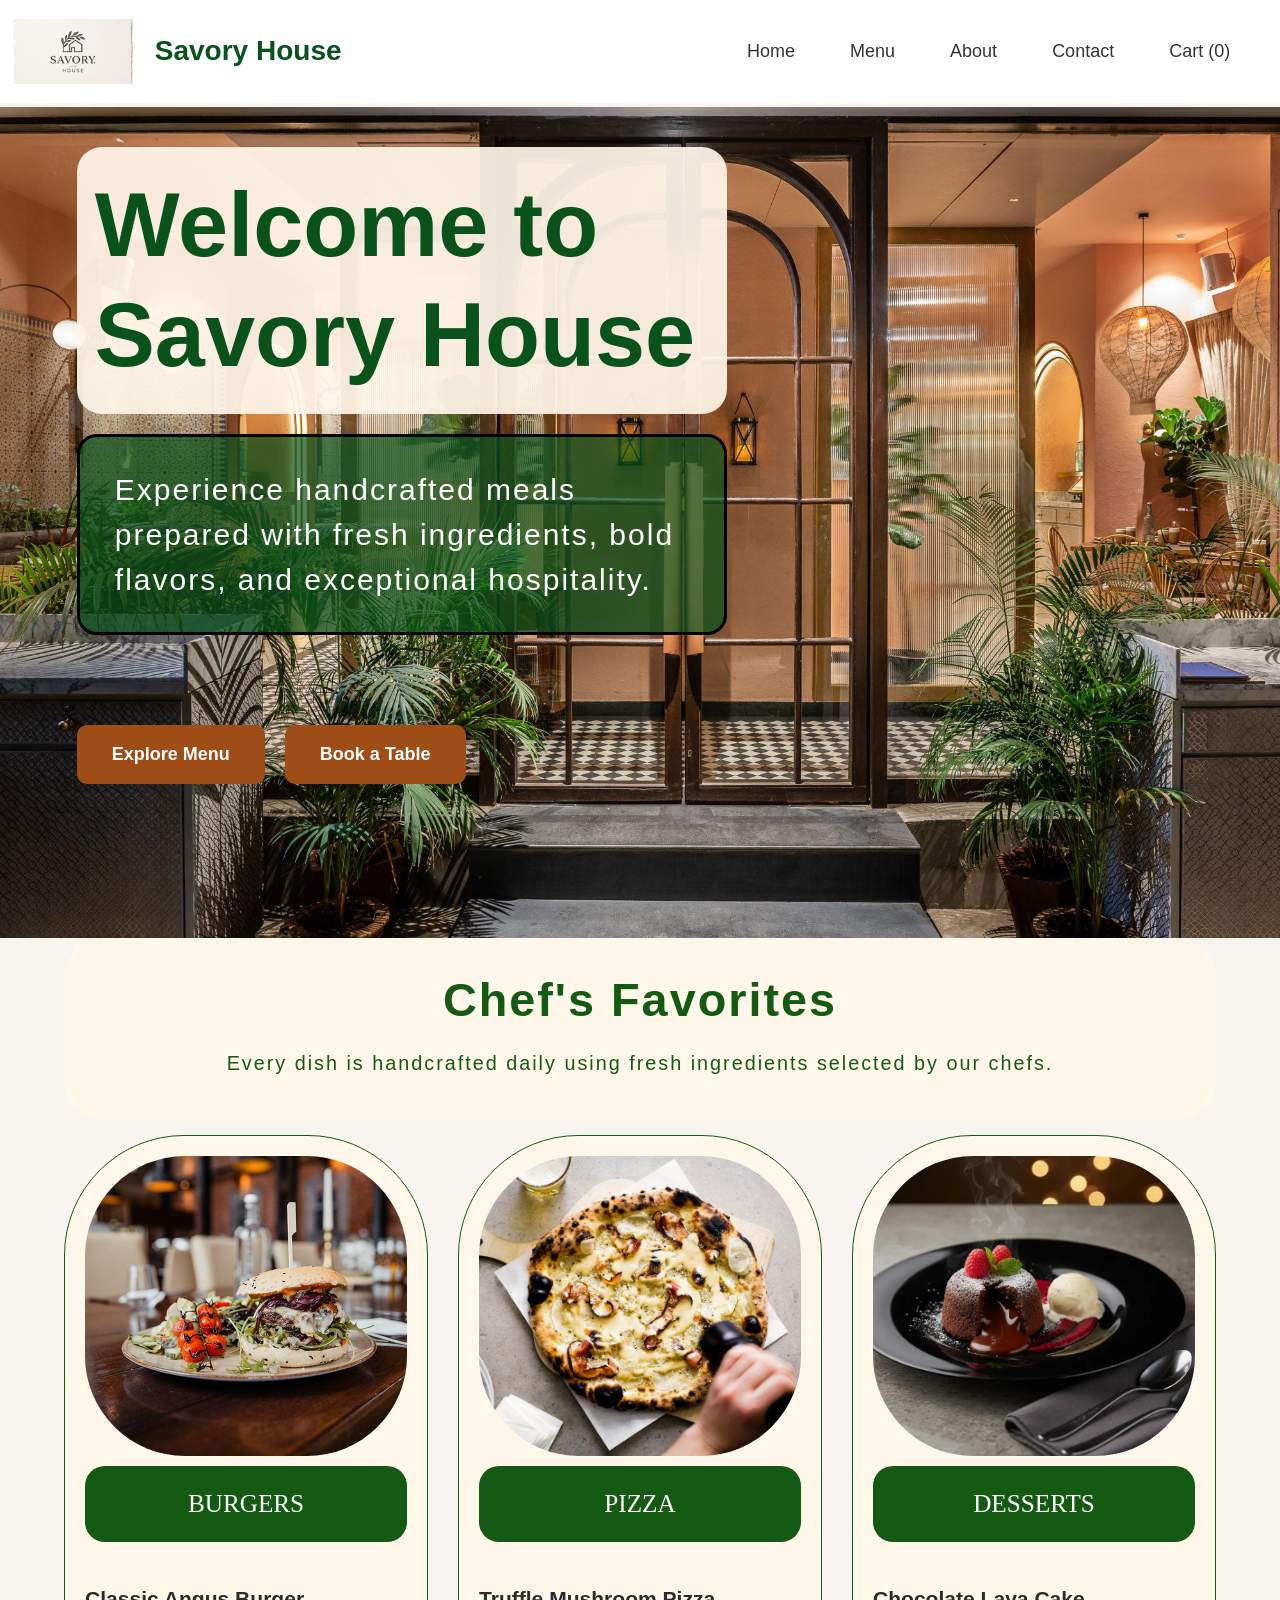
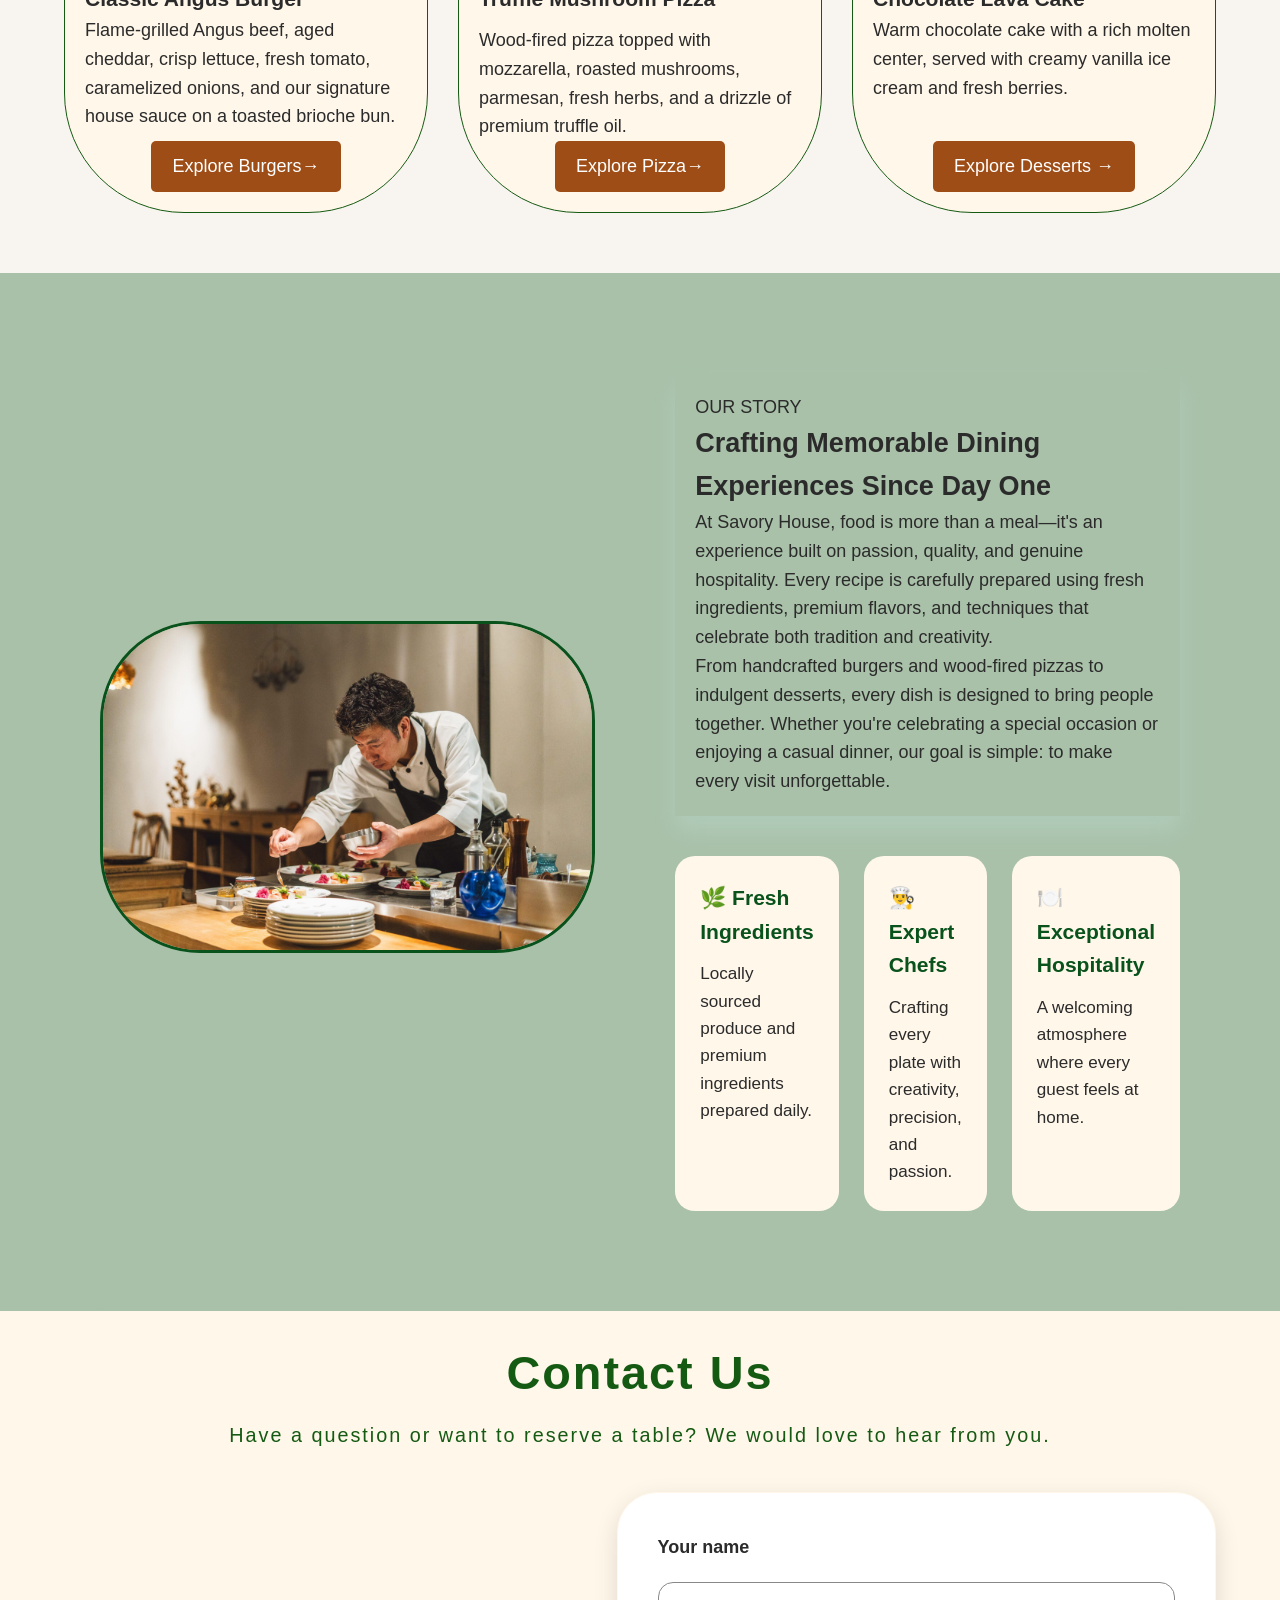
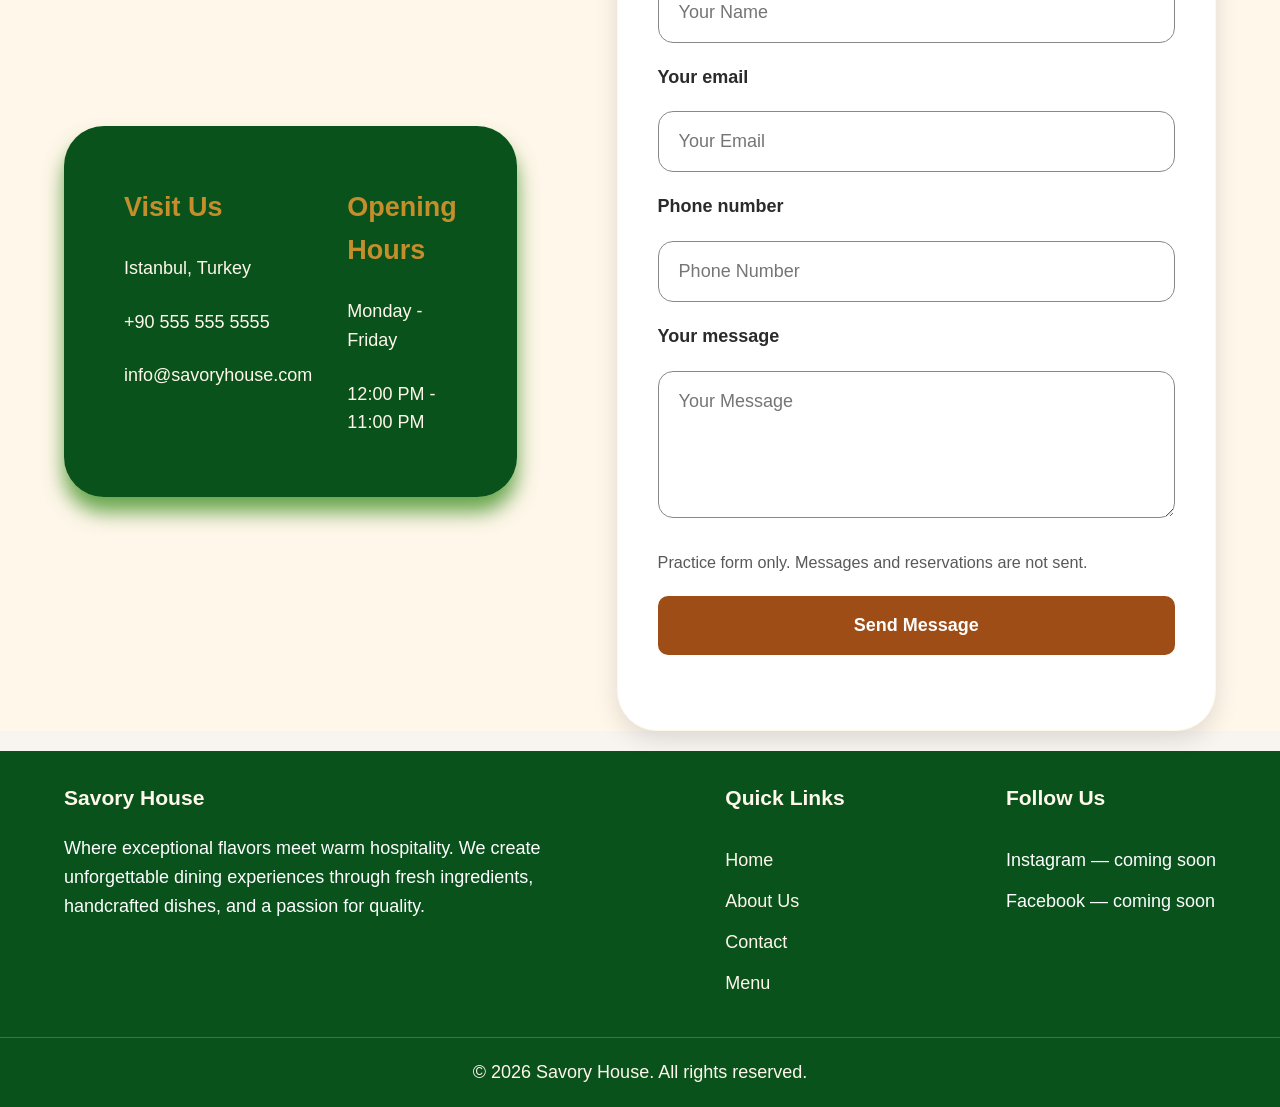
==== commit 249fbabc: "project finished" ====
--- a/index.html
+++ b/index.html
@@ -20,7 +20,7 @@
                 <h1>Savory House</h1>
             </div>
             </a>
-            <nav>
+            <nav aria-label="Main navigation">
                 <ul>
                     <li><a href="#home">Home</a></li>
                     <li><a href="pages/menu.html">Menu</a></li>
@@ -59,7 +59,7 @@
         </div>
     </section>
 
-    <section id="Chef's Favorites">
+    <section id="chefs-favorites">
         <div class="container">
                 <div class="section-header">
                   
@@ -74,7 +74,7 @@
             <div class="meal-cards">
 
                 <div class="meal-card from-top">
-                    <img src="images/Chef's Favorites/Classic Angus Burger.jpg" alt="Meal 1">
+                    <img src="images/Chef's Favorites/Classic Angus Burger.jpg" alt="Classic Angus Burger">
 
                     <span class="category">BURGERS</span>
 
@@ -89,7 +89,7 @@
 
                 <div class="meal-card from-bottom">
                       <div class="meal-info">
-                          <img src="images/Chef's Favorites/Truffle Mushroom Pizza.jpg" alt="Meal 2">
+                          <img src="images/Chef's Favorites/Truffle Mushroom Pizza.jpg" alt="Truffle Mushroom Pizza">
                 
                          <span class="category">PIZZA</span>
 
@@ -103,7 +103,7 @@
                 </div>
                          </div>
                 <div class="meal-card from-top">
-                    <img src="images/Chef's Favorites/Chocolate Lava Cake.jpg" alt="Meal 3">
+                    <img src="images/Chef's Favorites/Chocolate Lava Cake.jpg" alt="Chocolate Lava Cake">
 
                     <span class="category">DESSERTS</span>
 
@@ -195,18 +195,23 @@
 
             <form class="contact-form">
 
-                <input type="text" placeholder="Your Name" >
-
-                <input type="email" placeholder="Your Email">
-
-                <input type="text" placeholder="Phone Number">
-
-                <textarea placeholder="Your Message"></textarea>
+                <label for="contact-name">Your name</label>
+                <input id="contact-name" name="name" type="text" autocomplete="name" placeholder="Your Name" required>
+
+                <label for="contact-email">Your email</label>
+                <input id="contact-email" name="email" type="email" autocomplete="email" placeholder="Your Email" required>
+
+                <label for="contact-phone">Phone number</label>
+                <input id="contact-phone" name="phone" type="tel" autocomplete="tel" placeholder="Phone Number" required>
+
+                <label for="contact-message">Your message</label>
+                <textarea id="contact-message" name="message" placeholder="Your Message" rows="4" required></textarea>
+                <p class="demo-note">Practice form only. Messages and reservations are not sent.</p>
 
                 <button class="btn btn-primary">
                     Send Message
                 </button>
-                <p id="form-message"></p>
+                <p id="form-message" role="status"></p>
 
             </form>
 
@@ -226,8 +231,7 @@
                 Where exceptional flavors meet warm hospitality.
                   We create unforgettable dining experiences through
                  fresh ingredients, handcrafted dishes, and a passion
-                 for quality. djsddasd dsjds sdfdd dsdiajs ddks dfdsjkd dkdx 
-                 dshsdx sdjhsdx sdus djsss djs sdddj sdjdsjd sd
+                 for quality.
             </p>
         </div>
 
@@ -246,8 +250,8 @@
       <div class="footer-social">
     <h3>Follow Us</h3>
 
-    <a href="#">Instagram</a>
-    <a href="#">Facebook</a>
+    <span>Instagram — coming soon</span>
+    <span>Facebook — coming soon</span>
 
 </div>
 
@@ -262,10 +266,10 @@
 
 </footer>
 
-    <script src="js\app.js"></script>
+    <script src="js/app.js"></script>
 
 
 
 </body>
 
-</html>+</html>
--- a/css/style.css
+++ b/css/style.css
@@ -105,7 +105,7 @@
 .hero h2 {
     font-size: 90px;
     color: var(--primary);
-   background-color: rgba(255, 247, 234, 0.3);
+   background-color: rgba(255, 247, 234, 0.92);
    border: 3px solid transparent;
    border-radius: 25px;
    padding: 20px 15px;
@@ -556,12 +556,14 @@
     display: grid;
     grid-template-columns: repeat(3, 1fr);
     gap: 100px;
-    margin-top: 3rem 3rem 5rem 3rem;
     margin-top: 60px;
     
 }
 .item-content{
-    padding: 25px;
+      display: flex;
+    flex-direction: column;
+    flex: 1;
+    
 }
 .item-card{
     display: flex;
@@ -806,13 +808,13 @@
 
 .from-right {
     opacity: 0;
-    transform: translateX(100px);
+    transform: translateX(30px);
     transition: 0.8s ease;
 
 }
 .from-left {
     opacity: 0;
-    transform: translateX(-100px);
+    transform: translateX(-30px);
     transition: 0.8s ease;
 
 }
@@ -862,7 +864,7 @@
         grid-template-columns: 1fr;
         gap: 30px;
     }
-    item-header h2 {
+    .item-header h2 {
         font-size: 2rem;
     }
 
@@ -882,3 +884,469 @@
     color: #333;
 }
 
+#cart-items-container {
+    padding: 20px;
+    border-radius: 10px;
+}
+
+.cart-item {
+    padding: 20px;
+    margin-bottom: 15px;
+    border-radius: 10px;
+    display: flex;
+    align-items: center;
+    gap: 20px;
+    background: var(--white);
+    border: 1px solid rgba(255, 255, 255, 0.1);
+}
+.remove-btn {
+    padding: 8px 14px;
+    border: none;
+    border-radius: 6px;
+    cursor: pointer;
+    font-size: 14px;
+    transition: 0.2s;
+    margin-left: auto;
+    background: transparent;
+    border: 1px solid #ccc;
+}
+
+.remove-btn:hover {
+    opacity: 0.8;
+    background-color: var(--primary);
+}
+
+.cart-summary {
+    margin-top: 25px;
+    padding: 20px;
+    border-radius: 10px;
+    text-align: right;
+}
+
+.cart-summary h3 {
+    margin-bottom: 15px;
+    font-size: 22px;
+}
+
+.cart-message {
+    margin-top: 8px;
+    font-size: 14px;
+    opacity: 1;
+    transition: opacity 0.2s ease;
+}
+
+.cart-message.fade-out {
+    opacity: 0;
+}
+.cart-item-image-container {
+    width: clamp(160px, 18vw, 220px);
+    aspect-ratio: 1 / 1;
+    flex-shrink: 0;
+     overflow: hidden;
+    border-radius: 17px;
+}
+.cart-item-image {
+    width: 100%;
+    height: 100%;
+    object-fit: cover;
+    border-radius: 10px;
+}
+.cart-item-info {
+    flex: 1;
+}
+.cart-item-nutrition p {
+        margin: 0;
+    padding: 8px 12px;
+    border-radius: 6px;
+}
+.cart-item-nutrition {   
+    display: grid;
+    gap: 25px; 
+    grid-template-columns: repeat(5, max-content);
+     line-height: 1.8;
+    margin-bottom: 20px;
+    font-family: 'Lucida Sans', 'Lucida Sans Regular', 'Lucida Grande', 'Lucida Sans Unicode', Geneva, Verdana, sans-serif;
+    font-size: large;
+
+}
+.cart-item-description {
+    line-height: 1.8;
+    margin-bottom: 15px;
+    font-family: 'Lucida Sans', 'Lucida Sans Regular', 'Lucida Grande', 'Lucida Sans Unicode', Geneva, Verdana, sans-serif;
+    font-size: large;
+
+}
+.cart-item-nutrition span {
+    font-size: 20px;
+    font-weight: bold;
+}
+.cart-item-nutrition small {
+    font-size: 12px;
+
+}
+.cart-item-nutrition small {
+    display: block;
+    font-size: 12px;
+    opacity: 0.7;
+     margin-top: 3px;
+
+    }
+.cart-item-allergens {
+    font-size: 13px;
+    opacity: 0.7;
+    margin-bottom: 15px;
+
+}
+.cart-item-info h3 {
+    margin: 0 0 8px;
+    font-size: 22px;
+    color: var(--primary);
+
+}
+.cart-item-price {
+    font-size: 18px;
+    font-weight: bold;
+    margin: 0 0 12px;
+    color: var(--primary);
+}
+
+.cart-item-actions {
+    display: flex;
+    flex-direction: column;
+    align-items: center;
+    gap: 15px;
+}
+
+.quantity-container {
+    display: flex;
+    align-items: center;
+    gap: 10px;
+}
+.quantity-minus,
+.quantity-plus {
+    width: 32px;
+    height: 32px;
+    border: 1px solid #ccc;
+    border-radius: 6px;
+    background: transparent;
+    cursor: pointer;
+    font-size: 18px;
+}
+
+.quantity-number {
+    min-width: 25px;
+    text-align: center;
+    font-size: 16px;
+    font-weight: bold;
+}
+
+
+body { overflow-x: clip; }
+img { max-width: 100%; }
+button, input, textarea { font: inherit; }
+a:focus-visible, button:focus-visible, input:focus-visible, textarea:focus-visible {
+    outline: 3px solid var(--accent);
+    outline-offset: 4px;
+}
+.btn, .card-btn, .add-to-cart-btn { border: 1px solid transparent; }
+.add-to-cart-btn {
+    padding: 12px 20px;
+    border-radius: 10px;
+    background: var(--accent);
+    color: var(--white);
+    cursor: pointer;
+    margin-top: 12px;
+}
+.add-to-cart-btn:hover { 
+    background: var(--primary); 
+}
+.hero-buttons { 
+    gap: 20px; flex-wrap: wrap; margin-bottom: 35px;
+ }
+.hero .container { 
+    width: 88%;
+ }
+.menu-elements {
+     grid-template-columns: repeat(3, minmax(0, 1fr)); gap: 36px; 
+    }
+.item-card, .cart-item-info, .category-content {
+     min-width: 0; 
+    }
+.item-nutrition { 
+    grid-template-columns: repeat(3, minmax(0, 1fr)); 
+}
+.item-allergens {
+     color: #595959;
+     }
+.contact-form { 
+    box-shadow: 0 8px 24px rgba(0, 0, 0, 0.12); 
+}
+.contact-form label {
+     font-weight: bold;
+     }
+.contact-form input, .contact-form textarea {
+     border-color: #888; 
+    }
+.contact-form textarea { 
+    resize: vertical; 
+}
+.demo-note { 
+    font-size: 0.9rem;
+     color: #595959; 
+     margin-top: 12px; 
+}
+footer { 
+    padding-top: 30px; 
+}
+.cart-section { 
+    padding: 30px 0;
+     min-height: 45vh; 
+}
+.cart-item { 
+    border-color: #d7dfd5;
+ }
+.cart-item-nutrition { 
+    grid-template-columns: repeat(3, minmax(0, 1fr)); 
+    gap: 8px;
+ }
+.cart-item-nutrition p { 
+    padding: 6px 0; 
+}
+.quantity-minus, .quantity-plus {
+     width: 44px; 
+     height: 44px; 
+    }
+.quantity-minus:hover, .quantity-plus:hover, .remove-btn:hover {
+    background: var(--primary);
+    color: var(--white);
+}
+.remove-btn { min-height: 44px; 
+    margin-left: 0; 
+}
+.empty-cart { 
+    padding: 40px 20px; 
+    text-align: center; 
+    background: var(--white);
+     border-radius: 12px; 
+    }
+.cart-summary .btn {
+     margin-top: 16px; 
+}
+
+.cart-summary .btn {
+    margin-top: 16px;
+}
+
+@media (max-width: 1100px) {
+    header .container {
+        flex-direction: column;
+    }
+
+    header nav {
+        padding: 10px 0 16px;
+    }
+
+    nav ul {
+        gap: 25px;
+    }
+
+    .logo-img {
+        width: 70px;
+    }
+
+    .menu-elements {
+        grid-template-columns: repeat(2, minmax(0, 1fr));
+    }
+
+    .about-container {
+        flex-direction: column;
+        padding: 40px 5%;
+        gap: 30px;
+    }
+
+    .about-image {
+        max-width: 650px;
+    }
+
+    .contact-container {
+        flex-direction: column;
+        align-items: stretch;
+    }
+
+    .contact-info {
+        flex-wrap: wrap;
+    }
+
+    .cart-item {
+        flex-wrap: wrap;
+    }
+
+    .cart-item-actions {
+        flex-direction: row;
+        width: 100%;
+        justify-content: flex-end;
+    }
+}
+
+@media (max-width: 768px) {
+    html {
+        font-size: 16px;
+        scroll-padding-top: 20px;
+    }
+
+    header {
+        position: static;
+    }
+
+    header nav {
+        width: 100%;
+    }
+
+    nav ul {
+        width: 100%;
+        justify-content: center;
+        flex-wrap: wrap;
+        gap: 8px 18px;
+    }
+
+    header nav ul li a {
+        display: inline-block;
+        padding: 8px 0;
+    }
+
+    .logo h1 {
+        font-size: 24px;
+    }
+
+    .hero {
+        min-height: auto;
+    }
+
+    .hero-content {
+        margin-top: 25px;
+    }
+
+    .hero h2 {
+        font-size: 2.5rem;
+    }
+
+    .hero p {
+        font-size: 1.1rem;
+        padding: 20px;
+        letter-spacing: 0;
+    }
+
+    .hero-buttons {
+        margin-top: 10px;
+        gap: 12px;
+    }
+
+    .hero-buttons .btn {
+        padding: 12px 18px;
+    }
+
+    .meal-cards,
+    .about-features,
+    .footer-container {
+        flex-direction: column;
+        gap: 25px;
+    }
+
+    .meal-card {
+        border-radius: 30px;
+    }
+
+    .meal-card img {
+        border-radius: 20px;
+    }
+
+    .menu-categories .category-card {
+        flex-direction: column;
+        gap: 20px;
+        margin-top: 40px;
+    }
+
+    .category-image {
+        width: 100%;
+    }
+
+    .menu-elements {
+        grid-template-columns: minmax(0, 1fr);
+        gap: 35px;
+    }
+
+    .item-header p {
+        letter-spacing: 1px;
+        width: 100%;
+    }
+
+    .item-header h2,
+    .section-header h2 {
+        font-size: 2rem;
+    }
+
+    .item-image img {
+        height: 280px;
+    }
+
+    .contact-info,
+    .contact-form {
+        padding: 24px;
+        border-radius: 20px;
+    }
+
+    .contact-info {
+        flex-direction: column;
+    }
+
+    #cart-items-container {
+        padding: 0;
+    }
+
+    .cart-item {
+        flex-direction: column;
+        align-items: stretch;
+        padding: 18px;
+    }
+
+    .cart-item-image-container {
+        width: 100%;
+        aspect-ratio: 16 / 10;
+    }
+
+    .cart-item-actions {
+        justify-content: space-between;
+        flex-wrap: wrap;
+    }
+
+    .cart-summary {
+        text-align: left;
+        padding: 10px 0;
+    }
+
+    .from-left,
+    .from-right {
+        transform: translateY(20px);
+    }
+}
+
+@media (prefers-reduced-motion: reduce) {
+    html {
+        scroll-behavior: auto;
+    }
+
+    *,
+    *::before,
+    *::after {
+        transition: none !important;
+        animation: none !important;
+    }
+
+    .from-left,
+    .from-right,
+    .from-top,
+    .from-bottom {
+        opacity: 1;
+        transform: none;
+    }
+}
